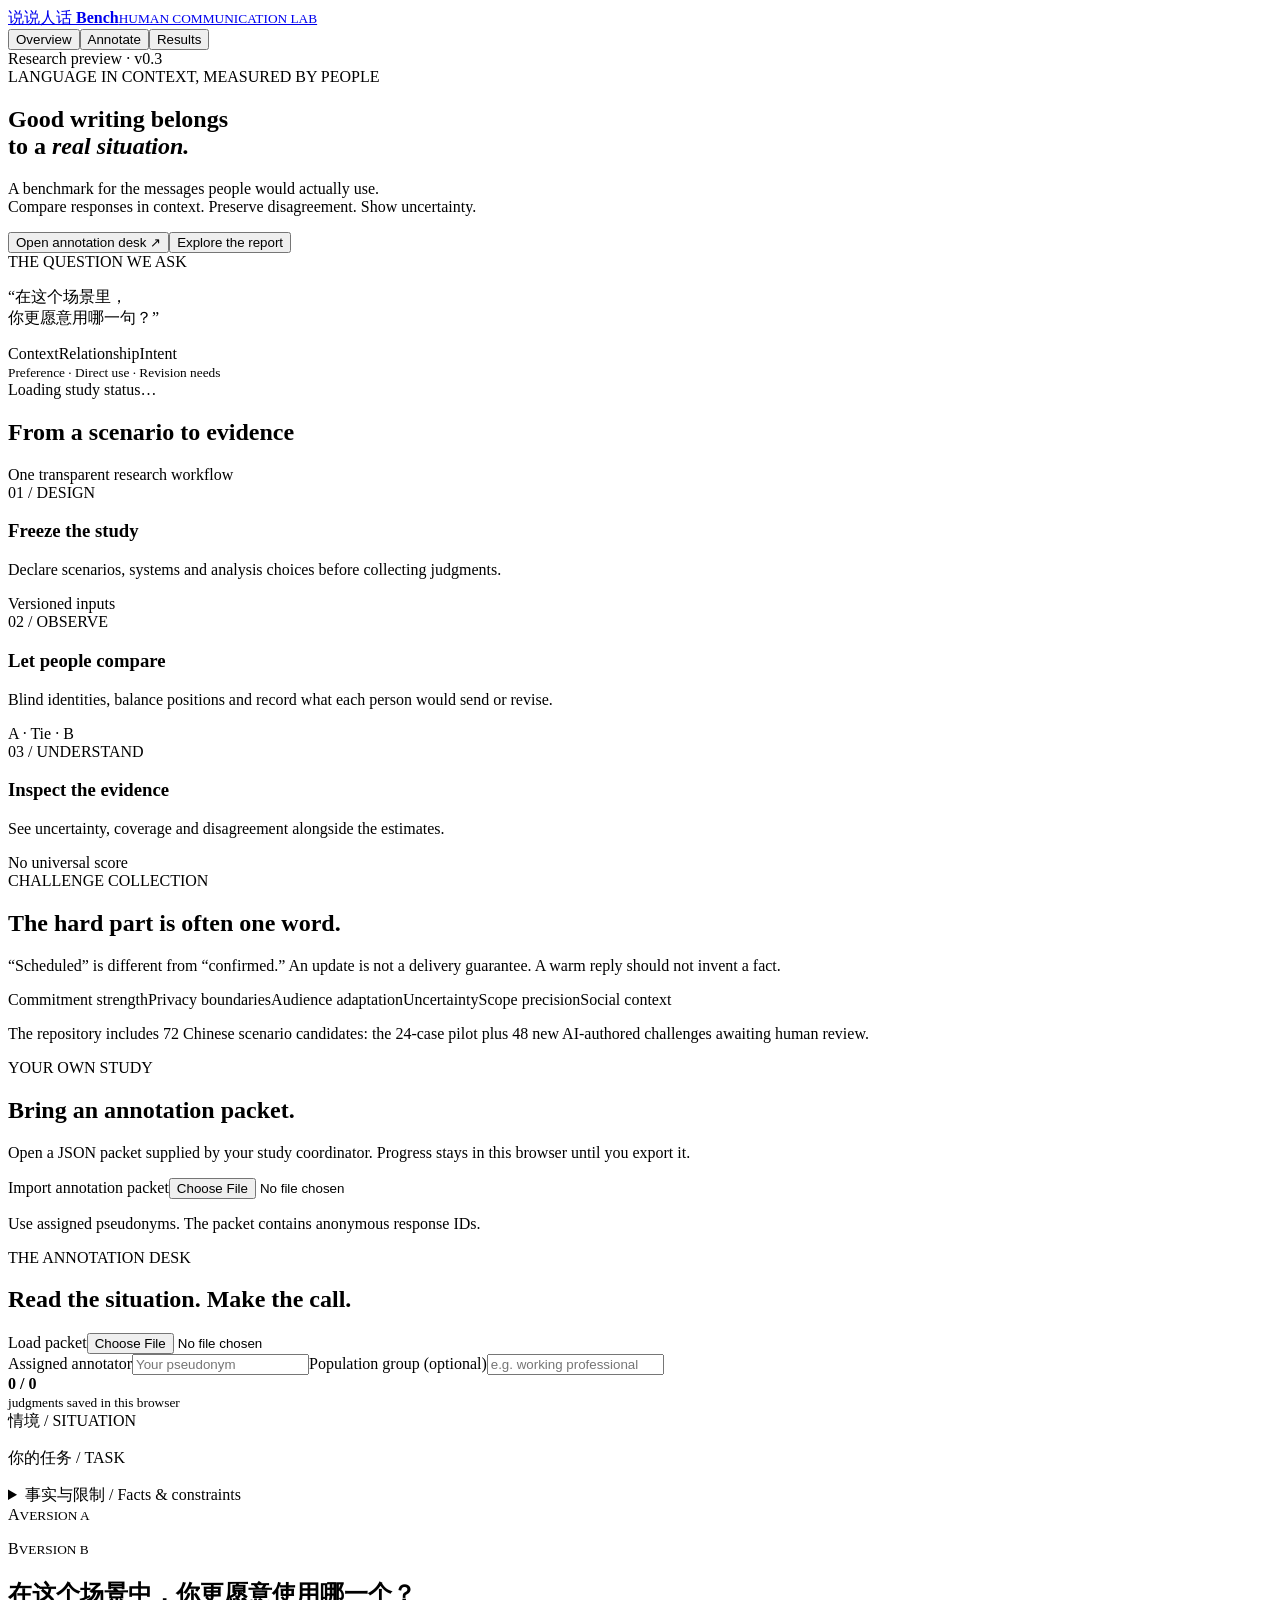
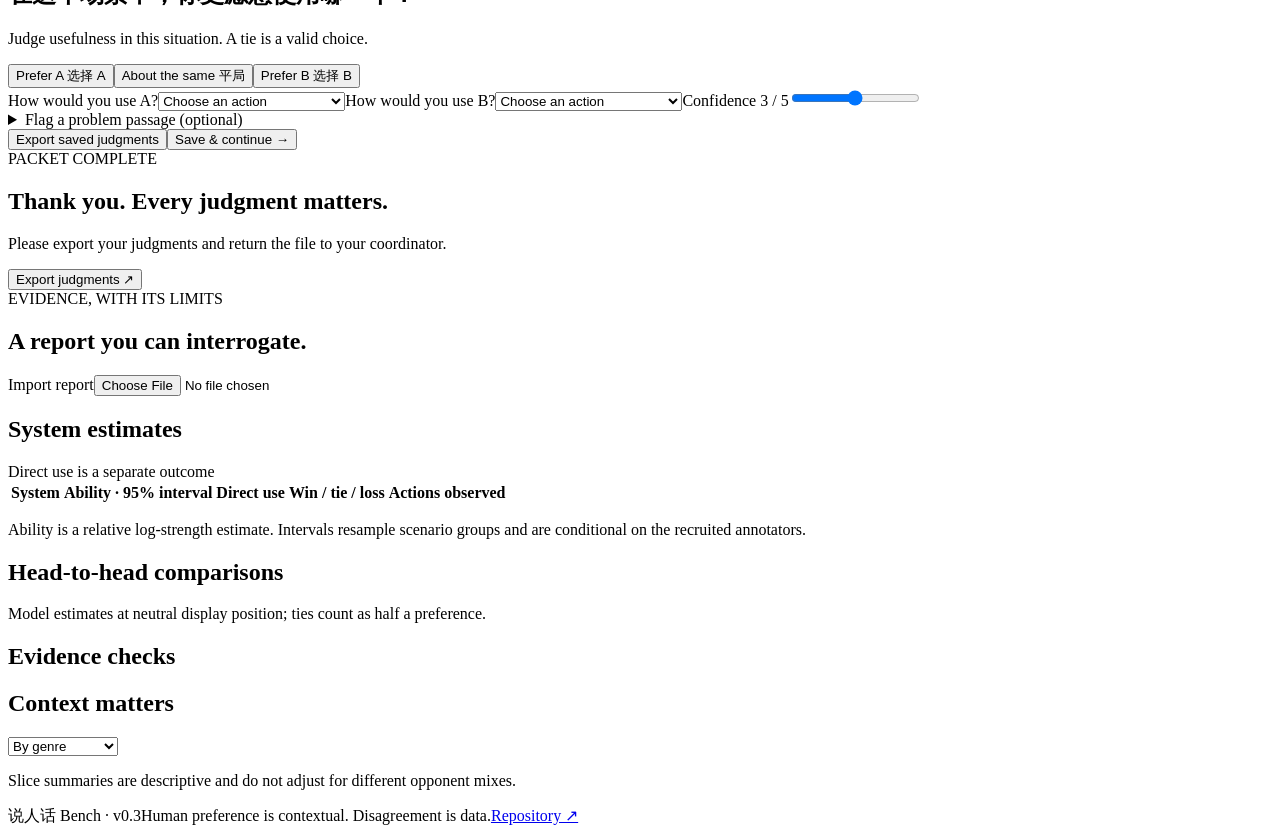
==== web/index.html @ c48f379b "feat: build v0.3 human-grounded study workbench" ====
<!doctype html>
<html lang="en">
<head><meta charset="utf-8"><meta name="viewport" content="width=device-width,initial-scale=1">
<title>说人话 Bench · Research workbench</title><link rel="stylesheet" href="/styles.css"></head>
<body>
<header class="header"><a class="brand" href="/"><span class="mark">说</span><span>说人话 <b>Bench</b><small>HUMAN COMMUNICATION LAB</small></span></a><nav aria-label="Main navigation"><button data-page="overview" class="nav active">Overview</button><button data-page="annotate" class="nav">Annotate <span id="navCount"></span></button><button data-page="results" class="nav">Results</button></nav><span class="version"><i></i> Research preview · v0.3</span></header>
<main>
<section id="overview" class="page">
<div class="hero"><div><div class="eyebrow">LANGUAGE IN CONTEXT, MEASURED BY PEOPLE</div><h1>Good writing belongs<br>to a <em>real situation.</em></h1><p class="lead">A benchmark for the messages people would actually use.<br>Compare responses in context. Preserve disagreement. Show uncertainty.</p><div class="hero-actions"><button class="primary" data-go="annotate">Open annotation desk <span>↗</span></button><button class="secondary" data-go="results">Explore the report</button></div></div><aside class="principle"><span class="eyebrow">THE QUESTION WE ASK</span><p>“在这个场景里，<br>你更愿意用哪一句？”</p><div class="principle-foot"><span>Context</span><span>Relationship</span><span>Intent</span></div><small>Preference · Direct use · Revision needs</small></aside></div>
<div class="notice" id="evidenceNotice">Loading study status…</div>
<div class="stats" id="overviewStats"></div>
<div class="section-head"><h2>From a scenario to evidence</h2><span>One transparent research workflow</span></div>
<div class="workflow"><article><span class="step">01 / DESIGN</span><h3>Freeze the study</h3><p>Declare scenarios, systems and analysis choices before collecting judgments.</p><span class="tag">Versioned inputs</span></article><article><span class="step">02 / OBSERVE</span><h3>Let people compare</h3><p>Blind identities, balance positions and record what each person would send or revise.</p><span class="tag">A · Tie · B</span></article><article><span class="step">03 / UNDERSTAND</span><h3>Inspect the evidence</h3><p>See uncertainty, coverage and disagreement alongside the estimates.</p><span class="tag">No universal score</span></article></div>
<div class="bottom-grid"><article class="panel"><div class="eyebrow">CHALLENGE COLLECTION</div><h2>The hard part is often one word.</h2><p>“Scheduled” is different from “confirmed.” An update is not a delivery guarantee. A warm reply should not invent a fact.</p><div class="chips"><span>Commitment strength</span><span>Privacy boundaries</span><span>Audience adaptation</span><span>Uncertainty</span><span>Scope precision</span><span>Social context</span></div><p class="caption">The repository includes 72 Chinese scenario candidates: the 24-case pilot plus 48 new AI-authored challenges awaiting human review.</p></article><article class="panel dark"><div class="eyebrow">YOUR OWN STUDY</div><h2>Bring an annotation packet.</h2><p>Open a JSON packet supplied by your study coordinator. Progress stays in this browser until you export it.</p><label class="file-button">Import annotation packet<input type="file" id="packetFile" accept=".json,application/json"></label><p class="caption">Use assigned pseudonyms. The packet contains anonymous response IDs.</p></article></div>
</section>
<section id="annotate" class="page hidden">
<div class="section-head"><div><div class="eyebrow">THE ANNOTATION DESK</div><h1 class="page-title">Read the situation. Make the call.</h1></div><label class="secondary file-button">Load packet<input type="file" id="packetFile2" accept=".json,application/json"></label></div>
<div class="notice" id="annotationNotice"></div>
<div class="annotation-top"><label>Assigned annotator<input id="annotator" placeholder="Your pseudonym" autocomplete="off"></label><label>Population group <span class="muted">(optional)</span><input id="population" placeholder="e.g. working professional"></label><div class="completion"><strong id="progress">0 / 0</strong><div class="track"><div id="progressBar"></div></div><small>judgments saved in this browser</small></div></div>
<div id="task"><article class="context panel"><div id="contextTags" class="chips"></div><div class="context-grid"><div><span class="eyebrow">情境 / SITUATION</span><p id="context"></p></div><div><span class="eyebrow">你的任务 / TASK</span><p id="instruction"></p></div></div><details><summary>事实与限制 / Facts & constraints</summary><p id="facts"></p></details></article>
<div class="responses"><article class="response"><div class="response-head"><span class="response-badge">A</span><small>VERSION A</small></div><p id="textA" lang="zh-CN" tabindex="0"></p></article><article class="response"><div class="response-head"><span class="response-badge">B</span><small>VERSION B</small></div><p id="textB" lang="zh-CN" tabindex="0"></p></article></div>
<div class="decision panel"><h2>在这个场景中，你更愿意使用哪一个？</h2><p class="muted">Judge usefulness in this situation. A tie is a valid choice.</p><div class="preference" id="preference"><button data-value="A">Prefer A <span>选择 A</span></button><button data-value="tie">About the same <span>平局</span></button><button data-value="B">Prefer B <span>选择 B</span></button></div>
<div class="action-grid"><label>How would you use A?<select id="actionA"><option value="">Choose an action</option><option value="send">Send as is · 原样发送</option><option value="revise">Revise · 修改后使用</option><option value="reject">Reject / rewrite · 不用或重写</option></select></label><label>How would you use B?<select id="actionB"><option value="">Choose an action</option><option value="send">Send as is · 原样发送</option><option value="revise">Revise · 修改后使用</option><option value="reject">Reject / rewrite · 不用或重写</option></select></label><label>Confidence <span id="confidenceValue">3 / 5</span><input id="confidence" type="range" min="1" max="5" value="3"></label></div>
<details class="span-details"><summary>Flag a problem passage (optional)</summary><p class="muted">Select text in A or B, then choose a category. These optional flags record noticeable issues (severity 2).</p><div class="span-editor"><input id="selectedQuote" readonly placeholder="Select a passage above"><select id="spanType" aria-label="Problem category"><option value="factual_change">Fact or commitment changed</option><option value="register_mismatch">Tone does not fit</option><option value="formulaic_transition">Formulaic language</option><option value="unwanted_meta_text">Unwanted meta-text</option><option value="redundant_summary">Unnecessary repetition</option></select><button class="secondary" id="addSpan">Add passage</button></div><ul id="spanList"></ul></details>
<div class="decision-footer"><button class="secondary" id="export">Export saved judgments</button><button class="primary" id="next">Save & continue <span>→</span></button></div></div></div>
<div id="done" class="panel done hidden"><div class="eyebrow">PACKET COMPLETE</div><h2>Thank you. Every judgment matters.</h2><p>Please export your judgments and return the file to your coordinator.</p><button id="exportDone" class="primary">Export judgments ↗</button></div>
</section>
<section id="results" class="page hidden"><div class="section-head"><div><div class="eyebrow">EVIDENCE, WITH ITS LIMITS</div><h1 class="page-title">A report you can interrogate.</h1></div><label class="secondary file-button">Import report<input id="reportFile" type="file" accept=".json,application/json"></label></div><div id="reportNotice" class="notice"></div><div class="stats" id="reportStats"></div><div class="panel"><div class="section-head"><h2>System estimates</h2><span>Direct use is a separate outcome</span></div><div class="table-wrap"><table><thead><tr><th>System</th><th>Ability · 95% interval</th><th>Direct use</th><th>Win / tie / loss</th><th>Actions observed</th></tr></thead><tbody id="systemRows"></tbody></table></div><p class="caption">Ability is a relative log-strength estimate. Intervals resample scenario groups and are conditional on the recruited annotators.</p></div><div class="bottom-grid"><div class="panel"><h2>Head-to-head comparisons</h2><p class="caption">Model estimates at neutral display position; ties count as half a preference.</p><div id="contrasts"></div></div><div class="panel"><h2>Evidence checks</h2><div id="checks"></div><ul class="warnings" id="warnings"></ul></div></div><div class="panel"><div class="section-head"><h2>Context matters</h2><select id="sliceDimension"><option value="genre">By genre</option><option value="relationship">By relationship</option><option value="intent">By intent</option></select></div><div id="slices"></div><p class="caption">Slice summaries are descriptive and do not adjust for different opponent mixes.</p></div></section>
<div id="error" class="error hidden" role="alert" aria-live="assertive"></div>
</main><footer><span>说人话 Bench · v0.3</span><span>Human preference is contextual. Disagreement is data.</span><a href="https://github.com/Anormalm/human-bench" target="_blank" rel="noreferrer">Repository ↗</a></footer><script src="/app.js"></script></body></html>
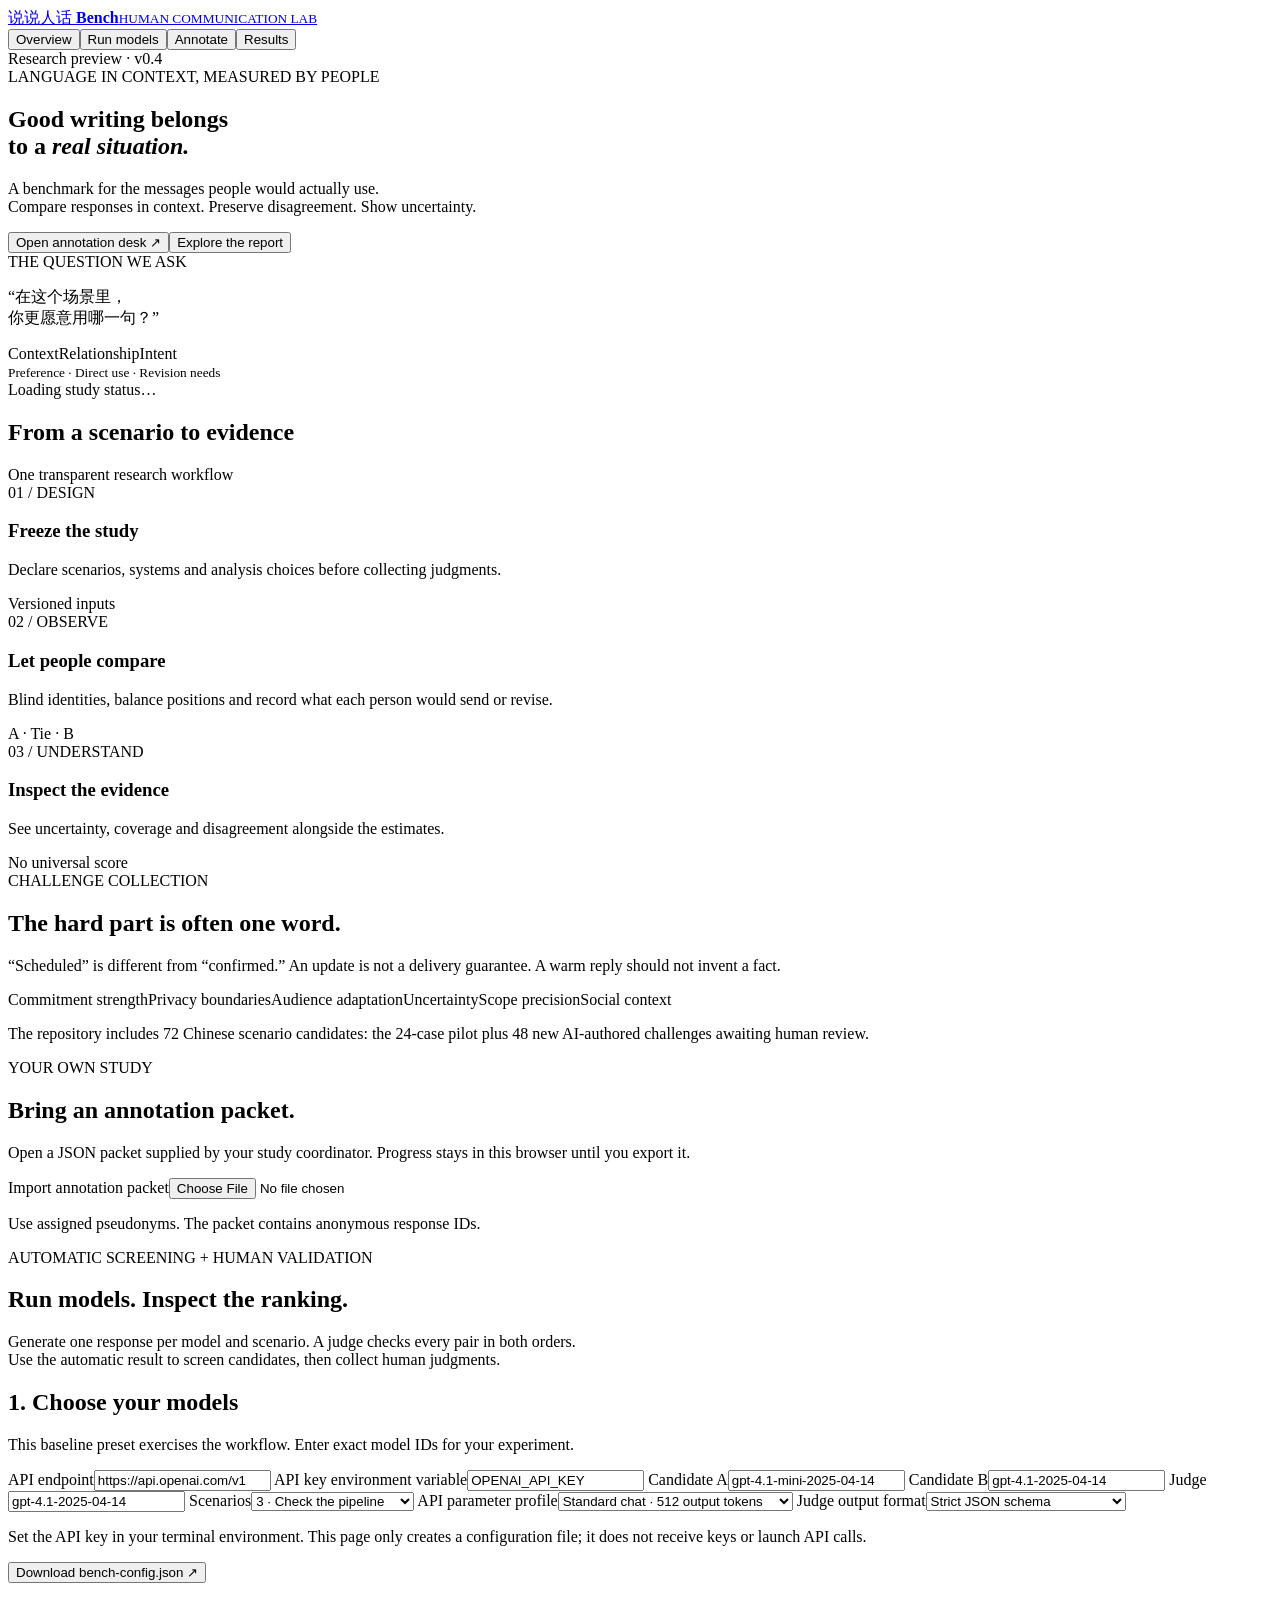
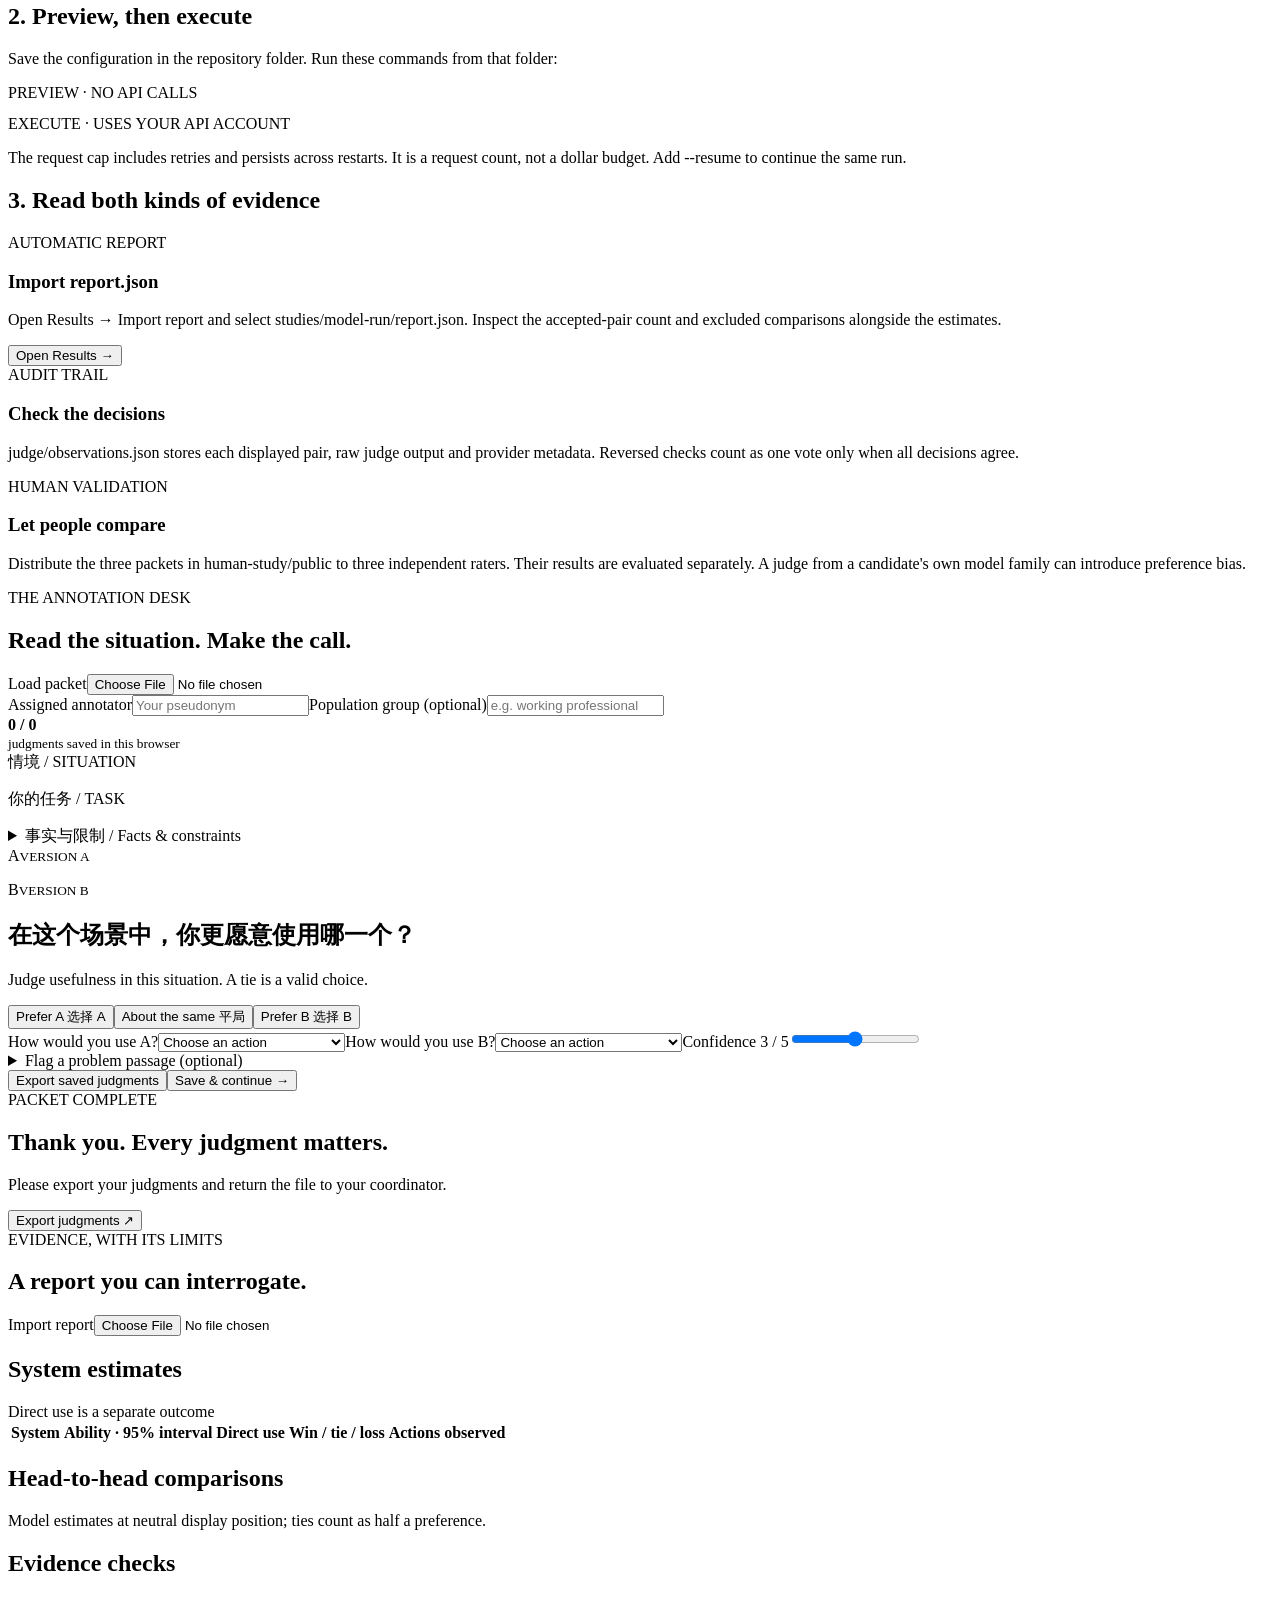
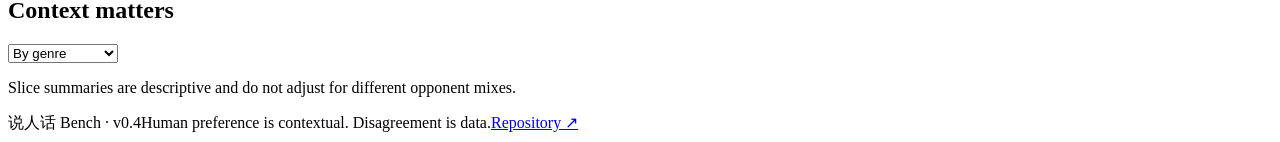
==== commit 9f56d000: "Add resumable model generation, two-order judging, and screening reports" ====
--- a/web/index.html
+++ b/web/index.html
@@ -3,7 +3,7 @@
 <head><meta charset="utf-8"><meta name="viewport" content="width=device-width,initial-scale=1">
 <title>说人话 Bench · Research workbench</title><link rel="stylesheet" href="/styles.css"></head>
 <body>
-<header class="header"><a class="brand" href="/"><span class="mark">说</span><span>说人话 <b>Bench</b><small>HUMAN COMMUNICATION LAB</small></span></a><nav aria-label="Main navigation"><button data-page="overview" class="nav active">Overview</button><button data-page="annotate" class="nav">Annotate <span id="navCount"></span></button><button data-page="results" class="nav">Results</button></nav><span class="version"><i></i> Research preview · v0.3</span></header>
+<header class="header"><a class="brand" href="/"><span class="mark">说</span><span>说人话 <b>Bench</b><small>HUMAN COMMUNICATION LAB</small></span></a><nav aria-label="Main navigation"><button data-page="overview" class="nav active">Overview</button><button data-page="runModels" class="nav">Run models</button><button data-page="annotate" class="nav">Annotate <span id="navCount"></span></button><button data-page="results" class="nav">Results</button></nav><span class="version"><i></i> Research preview · v0.4</span></header>
 <main>
 <section id="overview" class="page">
 <div class="hero"><div><div class="eyebrow">LANGUAGE IN CONTEXT, MEASURED BY PEOPLE</div><h1>Good writing belongs<br>to a <em>real situation.</em></h1><p class="lead">A benchmark for the messages people would actually use.<br>Compare responses in context. Preserve disagreement. Show uncertainty.</p><div class="hero-actions"><button class="primary" data-go="annotate">Open annotation desk <span>↗</span></button><button class="secondary" data-go="results">Explore the report</button></div></div><aside class="principle"><span class="eyebrow">THE QUESTION WE ASK</span><p>“在这个场景里，<br>你更愿意用哪一句？”</p><div class="principle-foot"><span>Context</span><span>Relationship</span><span>Intent</span></div><small>Preference · Direct use · Revision needs</small></aside></div>
@@ -13,6 +13,37 @@
 <div class="workflow"><article><span class="step">01 / DESIGN</span><h3>Freeze the study</h3><p>Declare scenarios, systems and analysis choices before collecting judgments.</p><span class="tag">Versioned inputs</span></article><article><span class="step">02 / OBSERVE</span><h3>Let people compare</h3><p>Blind identities, balance positions and record what each person would send or revise.</p><span class="tag">A · Tie · B</span></article><article><span class="step">03 / UNDERSTAND</span><h3>Inspect the evidence</h3><p>See uncertainty, coverage and disagreement alongside the estimates.</p><span class="tag">No universal score</span></article></div>
 <div class="bottom-grid"><article class="panel"><div class="eyebrow">CHALLENGE COLLECTION</div><h2>The hard part is often one word.</h2><p>“Scheduled” is different from “confirmed.” An update is not a delivery guarantee. A warm reply should not invent a fact.</p><div class="chips"><span>Commitment strength</span><span>Privacy boundaries</span><span>Audience adaptation</span><span>Uncertainty</span><span>Scope precision</span><span>Social context</span></div><p class="caption">The repository includes 72 Chinese scenario candidates: the 24-case pilot plus 48 new AI-authored challenges awaiting human review.</p></article><article class="panel dark"><div class="eyebrow">YOUR OWN STUDY</div><h2>Bring an annotation packet.</h2><p>Open a JSON packet supplied by your study coordinator. Progress stays in this browser until you export it.</p><label class="file-button">Import annotation packet<input type="file" id="packetFile" accept=".json,application/json"></label><p class="caption">Use assigned pseudonyms. The packet contains anonymous response IDs.</p></article></div>
 </section>
+<section id="runModels" class="page hidden">
+<div class="section-head"><div><div class="eyebrow">AUTOMATIC SCREENING + HUMAN VALIDATION</div><h1 class="page-title">Run models. Inspect the ranking.</h1></div></div>
+<p class="lead">Generate one response per model and scenario. A judge checks every pair in both orders.<br>Use the automatic result to screen candidates, then collect human judgments.</p>
+<div class="bottom-grid"><article class="panel">
+<h2>1. Choose your models</h2>
+<p class="caption">This baseline preset exercises the workflow. Enter exact model IDs for your experiment.</p>
+<div class="run-fields">
+<label>API endpoint<input id="runEndpoint" value="https://api.openai.com/v1"></label>
+<label>API key environment variable<input id="runKeyEnv" value="OPENAI_API_KEY"></label>
+<label>Candidate A<input id="runModelA" value="gpt-4.1-mini-2025-04-14"></label>
+<label>Candidate B<input id="runModelB" value="gpt-4.1-2025-04-14"></label>
+<label>Judge<input id="runJudge" value="gpt-4.1-2025-04-14"></label>
+<label>Scenarios<select id="runCount"><option value="3">3 · Check the pipeline</option><option value="12">12 · Small pilot</option><option value="72">72 · Full candidate suite</option></select></label>
+<label>API parameter profile<select id="runReasoning"><option value="classic">Standard chat · 512 output tokens</option><option value="reasoning">Reasoning · low effort · 4096 tokens</option></select></label>
+<label>Judge output format<select id="runFormat"><option value="json_schema">Strict JSON schema</option><option value="json_object">JSON mode · locally validated</option></select></label>
+</div>
+<p class="caption">Set the API key in your terminal environment. This page only creates a configuration file; it does not receive keys or launch API calls.</p>
+<button id="downloadRunConfig" class="primary">Download bench-config.json ↗</button>
+</article><article class="panel dark">
+<h2>2. Preview, then execute</h2>
+<p id="runPlan"></p>
+<p>Save the configuration in the repository folder. Run these commands from that folder:</p>
+<span class="eyebrow">PREVIEW · NO API CALLS</span><pre id="runPreview" class="command"></pre>
+<span class="eyebrow">EXECUTE · USES YOUR API ACCOUNT</span><pre id="runExecute" class="command"></pre>
+<p class="caption">The request cap includes retries and persists across restarts. It is a request count, not a dollar budget. Add --resume to continue the same run.</p>
+</article></div>
+<article class="panel"><h2>3. Read both kinds of evidence</h2>
+<div class="workflow"><article><span class="step">AUTOMATIC REPORT</span><h3>Import report.json</h3><p>Open Results → Import report and select studies/model-run/report.json. Inspect the accepted-pair count and excluded comparisons alongside the estimates.</p><button class="secondary" data-go="results">Open Results →</button></article>
+<article><span class="step">AUDIT TRAIL</span><h3>Check the decisions</h3><p>judge/observations.json stores each displayed pair, raw judge output and provider metadata. Reversed checks count as one vote only when all decisions agree.</p></article>
+<article><span class="step">HUMAN VALIDATION</span><h3>Let people compare</h3><p>Distribute the three packets in human-study/public to three independent raters. Their results are evaluated separately. A judge from a candidate's own model family can introduce preference bias.</p></article></div>
+</article></section>
 <section id="annotate" class="page hidden">
 <div class="section-head"><div><div class="eyebrow">THE ANNOTATION DESK</div><h1 class="page-title">Read the situation. Make the call.</h1></div><label class="secondary file-button">Load packet<input type="file" id="packetFile2" accept=".json,application/json"></label></div>
 <div class="notice" id="annotationNotice"></div>
@@ -25,6 +56,6 @@
 <div class="decision-footer"><button class="secondary" id="export">Export saved judgments</button><button class="primary" id="next">Save & continue <span>→</span></button></div></div></div>
 <div id="done" class="panel done hidden"><div class="eyebrow">PACKET COMPLETE</div><h2>Thank you. Every judgment matters.</h2><p>Please export your judgments and return the file to your coordinator.</p><button id="exportDone" class="primary">Export judgments ↗</button></div>
 </section>
-<section id="results" class="page hidden"><div class="section-head"><div><div class="eyebrow">EVIDENCE, WITH ITS LIMITS</div><h1 class="page-title">A report you can interrogate.</h1></div><label class="secondary file-button">Import report<input id="reportFile" type="file" accept=".json,application/json"></label></div><div id="reportNotice" class="notice"></div><div class="stats" id="reportStats"></div><div class="panel"><div class="section-head"><h2>System estimates</h2><span>Direct use is a separate outcome</span></div><div class="table-wrap"><table><thead><tr><th>System</th><th>Ability · 95% interval</th><th>Direct use</th><th>Win / tie / loss</th><th>Actions observed</th></tr></thead><tbody id="systemRows"></tbody></table></div><p class="caption">Ability is a relative log-strength estimate. Intervals resample scenario groups and are conditional on the recruited annotators.</p></div><div class="bottom-grid"><div class="panel"><h2>Head-to-head comparisons</h2><p class="caption">Model estimates at neutral display position; ties count as half a preference.</p><div id="contrasts"></div></div><div class="panel"><h2>Evidence checks</h2><div id="checks"></div><ul class="warnings" id="warnings"></ul></div></div><div class="panel"><div class="section-head"><h2>Context matters</h2><select id="sliceDimension"><option value="genre">By genre</option><option value="relationship">By relationship</option><option value="intent">By intent</option></select></div><div id="slices"></div><p class="caption">Slice summaries are descriptive and do not adjust for different opponent mixes.</p></div></section>
+<section id="results" class="page hidden"><div class="section-head"><div><div class="eyebrow">EVIDENCE, WITH ITS LIMITS</div><h1 class="page-title">A report you can interrogate.</h1></div><label class="secondary file-button">Import report<input id="reportFile" type="file" accept=".json,application/json"></label></div><div id="reportNotice" class="notice"></div><div class="stats" id="reportStats"></div><div class="panel"><div class="section-head"><h2>System estimates</h2><span>Direct use is a separate outcome</span></div><div class="table-wrap"><table><thead><tr><th>System</th><th>Ability · 95% interval</th><th id="directUseHeading">Direct use</th><th>Win / tie / loss</th><th>Actions observed</th></tr></thead><tbody id="systemRows"></tbody></table></div><p class="caption" id="uncertaintyCaption"></p></div><div class="bottom-grid"><div class="panel"><h2>Head-to-head comparisons</h2><p class="caption">Model estimates at neutral display position; ties count as half a preference.</p><div id="contrasts"></div></div><div class="panel"><h2>Evidence checks</h2><div id="checks"></div><ul class="warnings" id="warnings"></ul></div></div><div class="panel"><div class="section-head"><h2>Context matters</h2><select id="sliceDimension"><option value="genre">By genre</option><option value="relationship">By relationship</option><option value="intent">By intent</option></select></div><div id="slices"></div><p class="caption">Slice summaries are descriptive and do not adjust for different opponent mixes.</p></div></section>
 <div id="error" class="error hidden" role="alert" aria-live="assertive"></div>
-</main><footer><span>说人话 Bench · v0.3</span><span>Human preference is contextual. Disagreement is data.</span><a href="https://github.com/Anormalm/human-bench" target="_blank" rel="noreferrer">Repository ↗</a></footer><script src="/app.js"></script></body></html>
+</main><footer><span>说人话 Bench · v0.4</span><span>Human preference is contextual. Disagreement is data.</span><a href="https://github.com/Anormalm/human-bench" target="_blank" rel="noreferrer">Repository ↗</a></footer><script src="/app.js"></script></body></html>
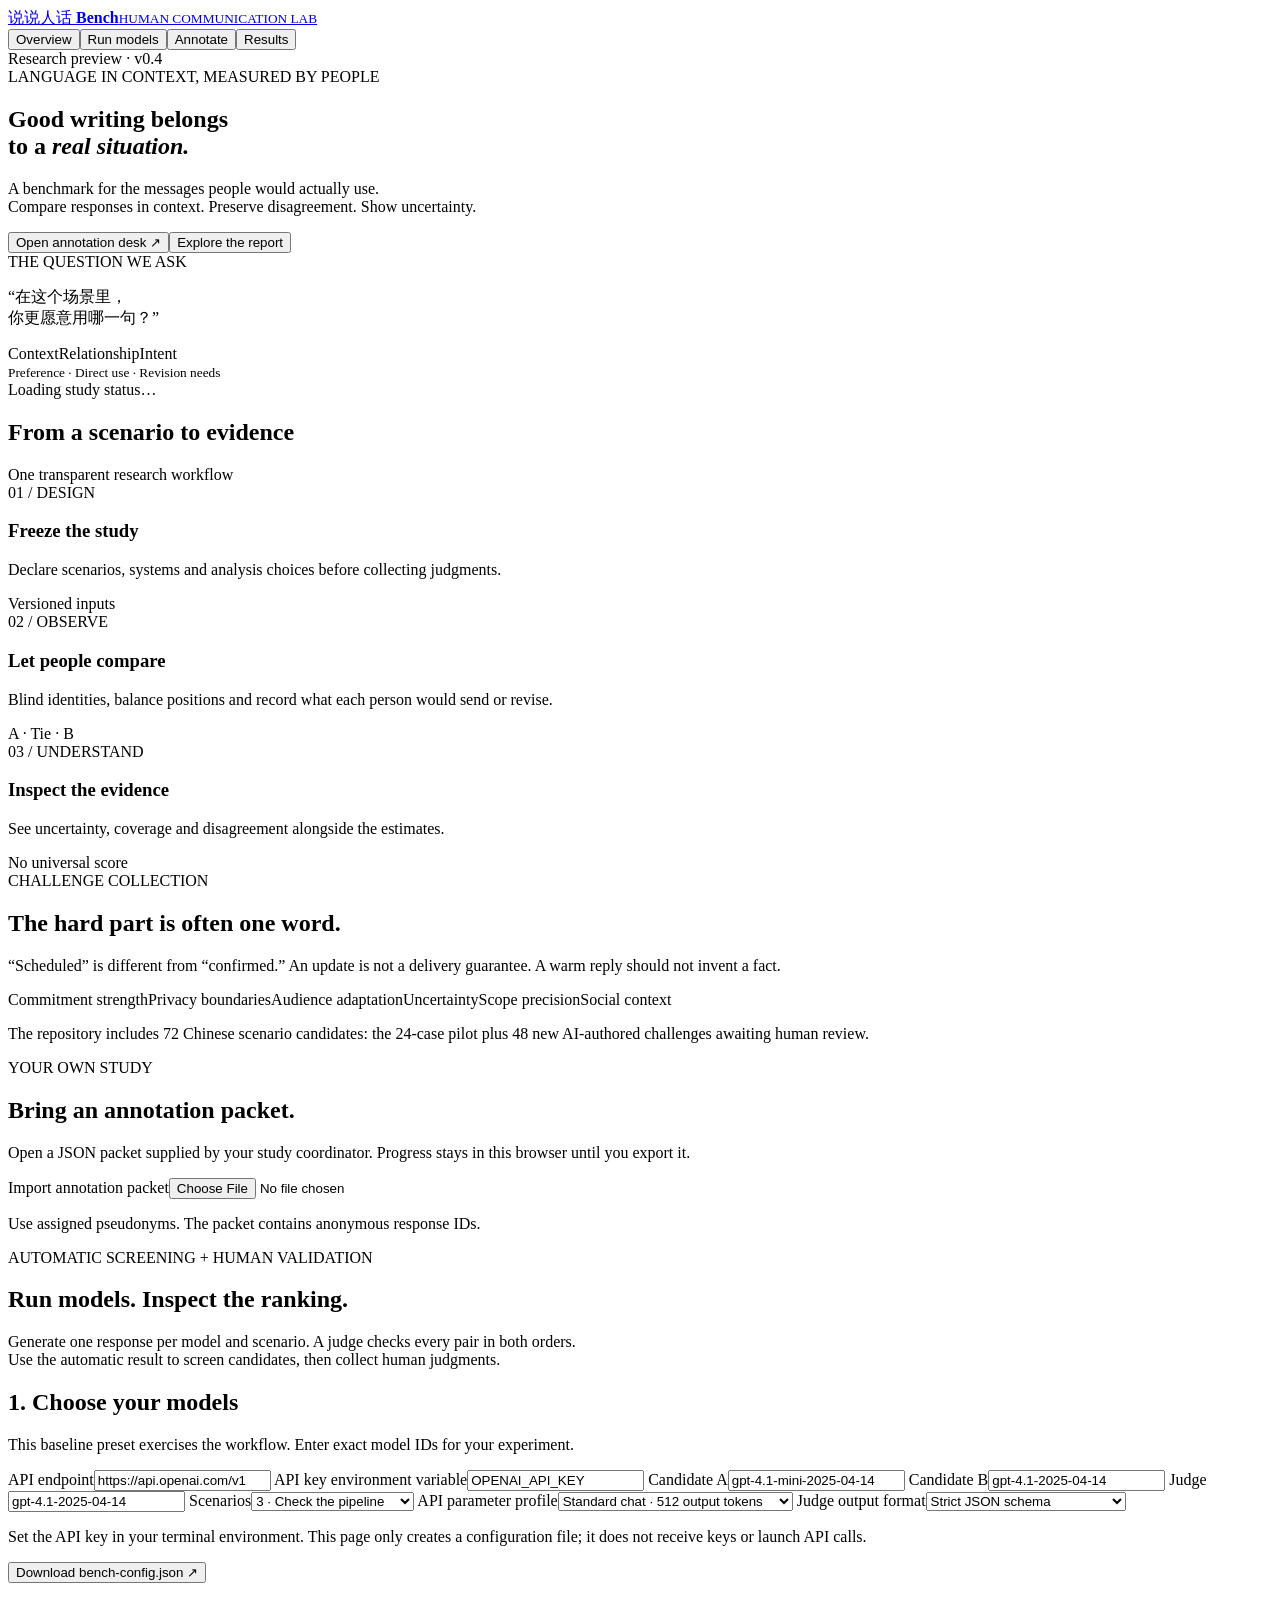
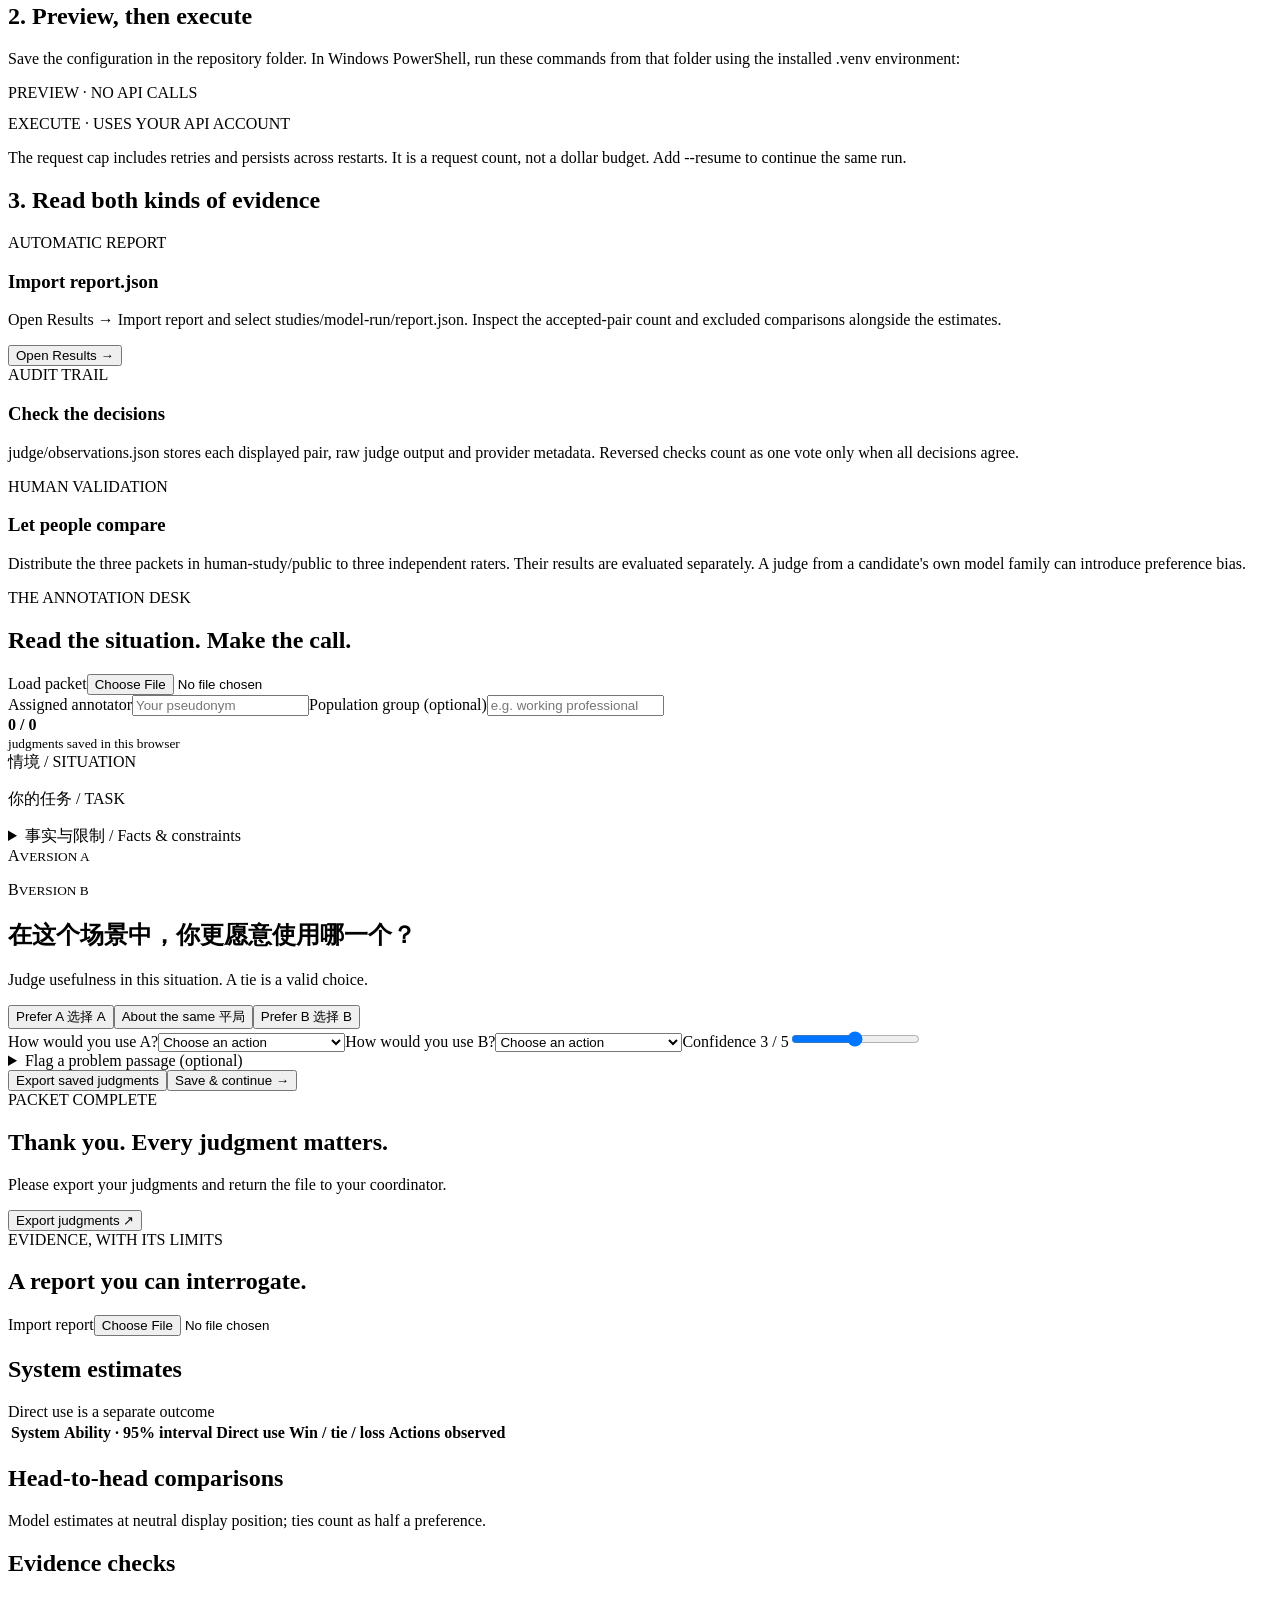
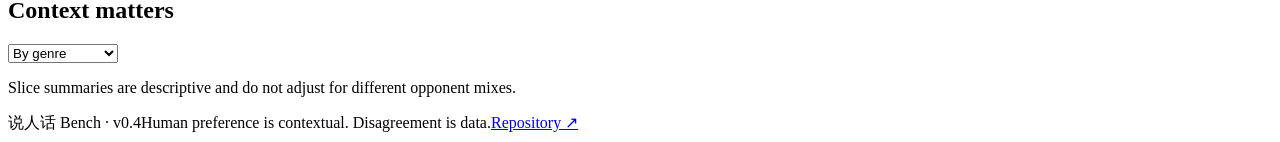
==== commit 93fa84fa: "Use the installed virtual environment in Windows run commands" ====
--- a/web/index.html
+++ b/web/index.html
@@ -34,7 +34,7 @@
 </article><article class="panel dark">
 <h2>2. Preview, then execute</h2>
 <p id="runPlan"></p>
-<p>Save the configuration in the repository folder. Run these commands from that folder:</p>
+<p>Save the configuration in the repository folder. In Windows PowerShell, run these commands from that folder using the installed .venv environment:</p>
 <span class="eyebrow">PREVIEW · NO API CALLS</span><pre id="runPreview" class="command"></pre>
 <span class="eyebrow">EXECUTE · USES YOUR API ACCOUNT</span><pre id="runExecute" class="command"></pre>
 <p class="caption">The request cap includes retries and persists across restarts. It is a request count, not a dollar budget. Add --resume to continue the same run.</p>
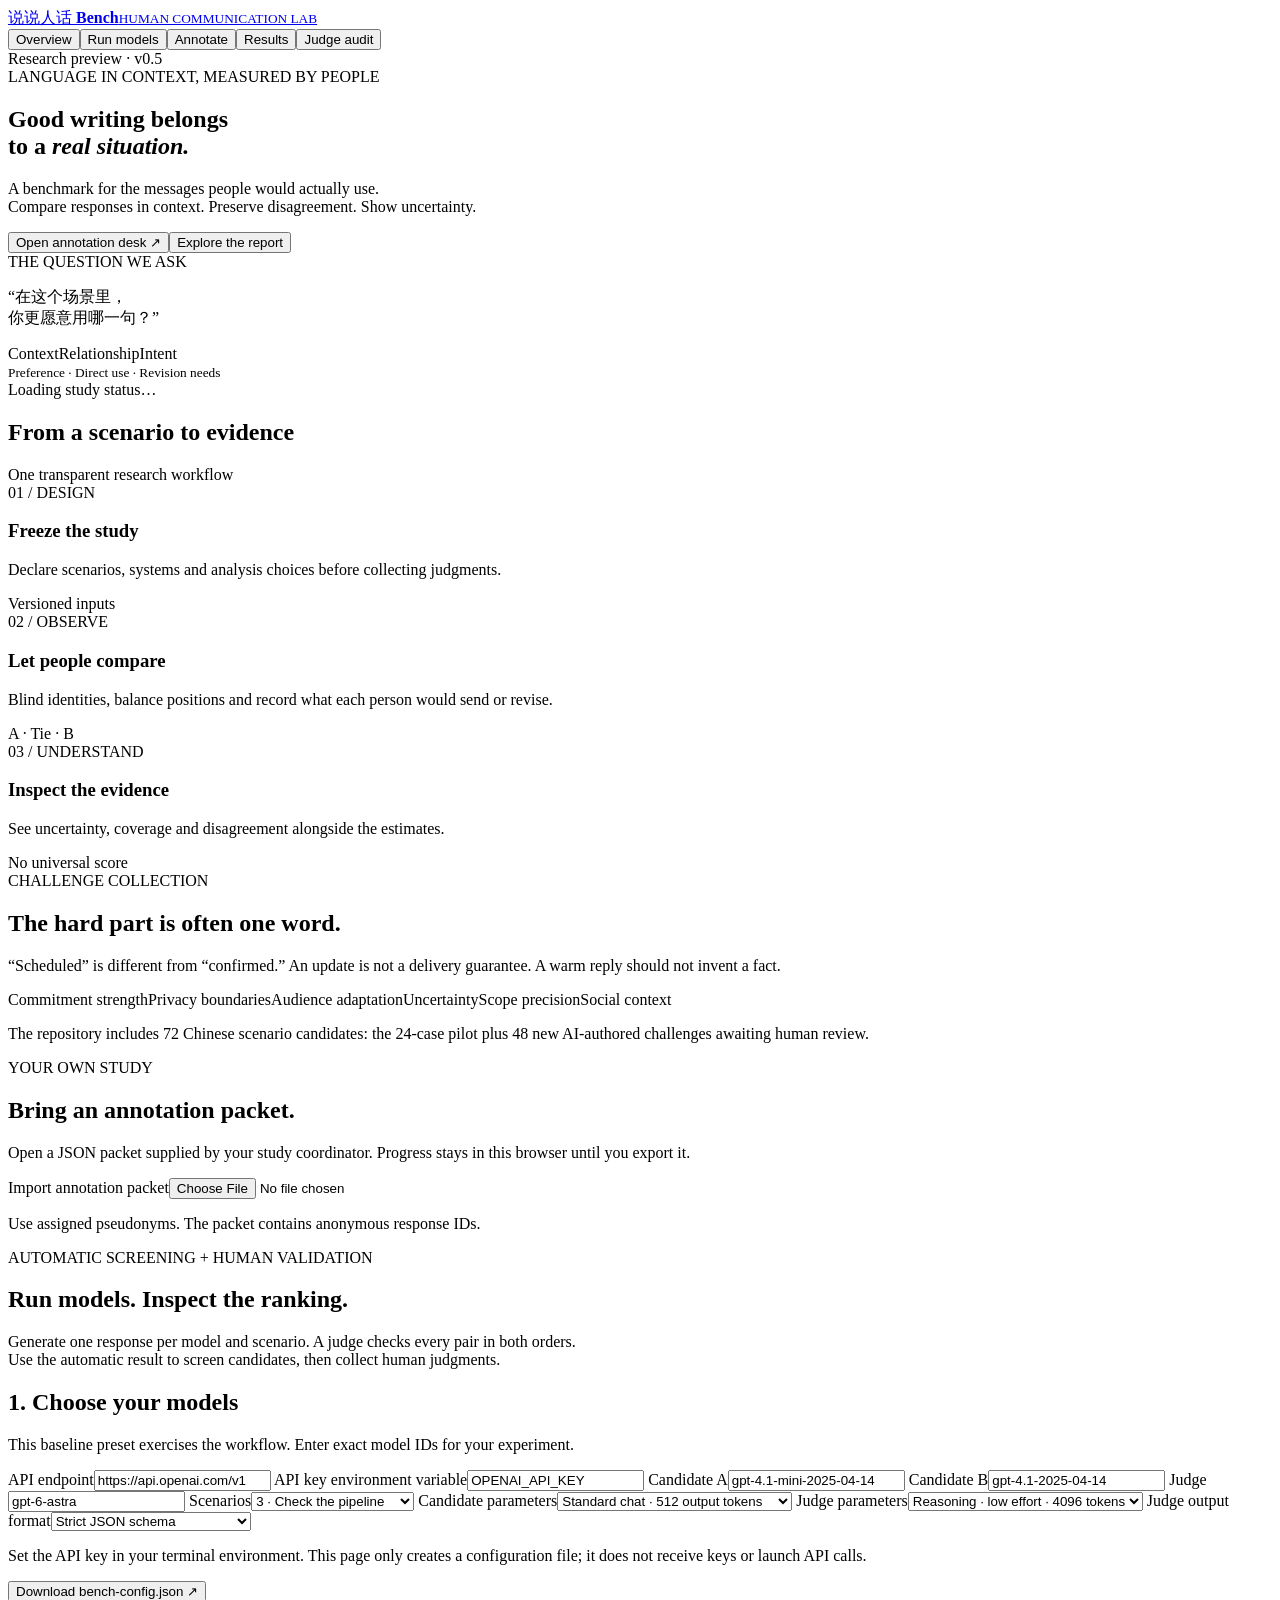
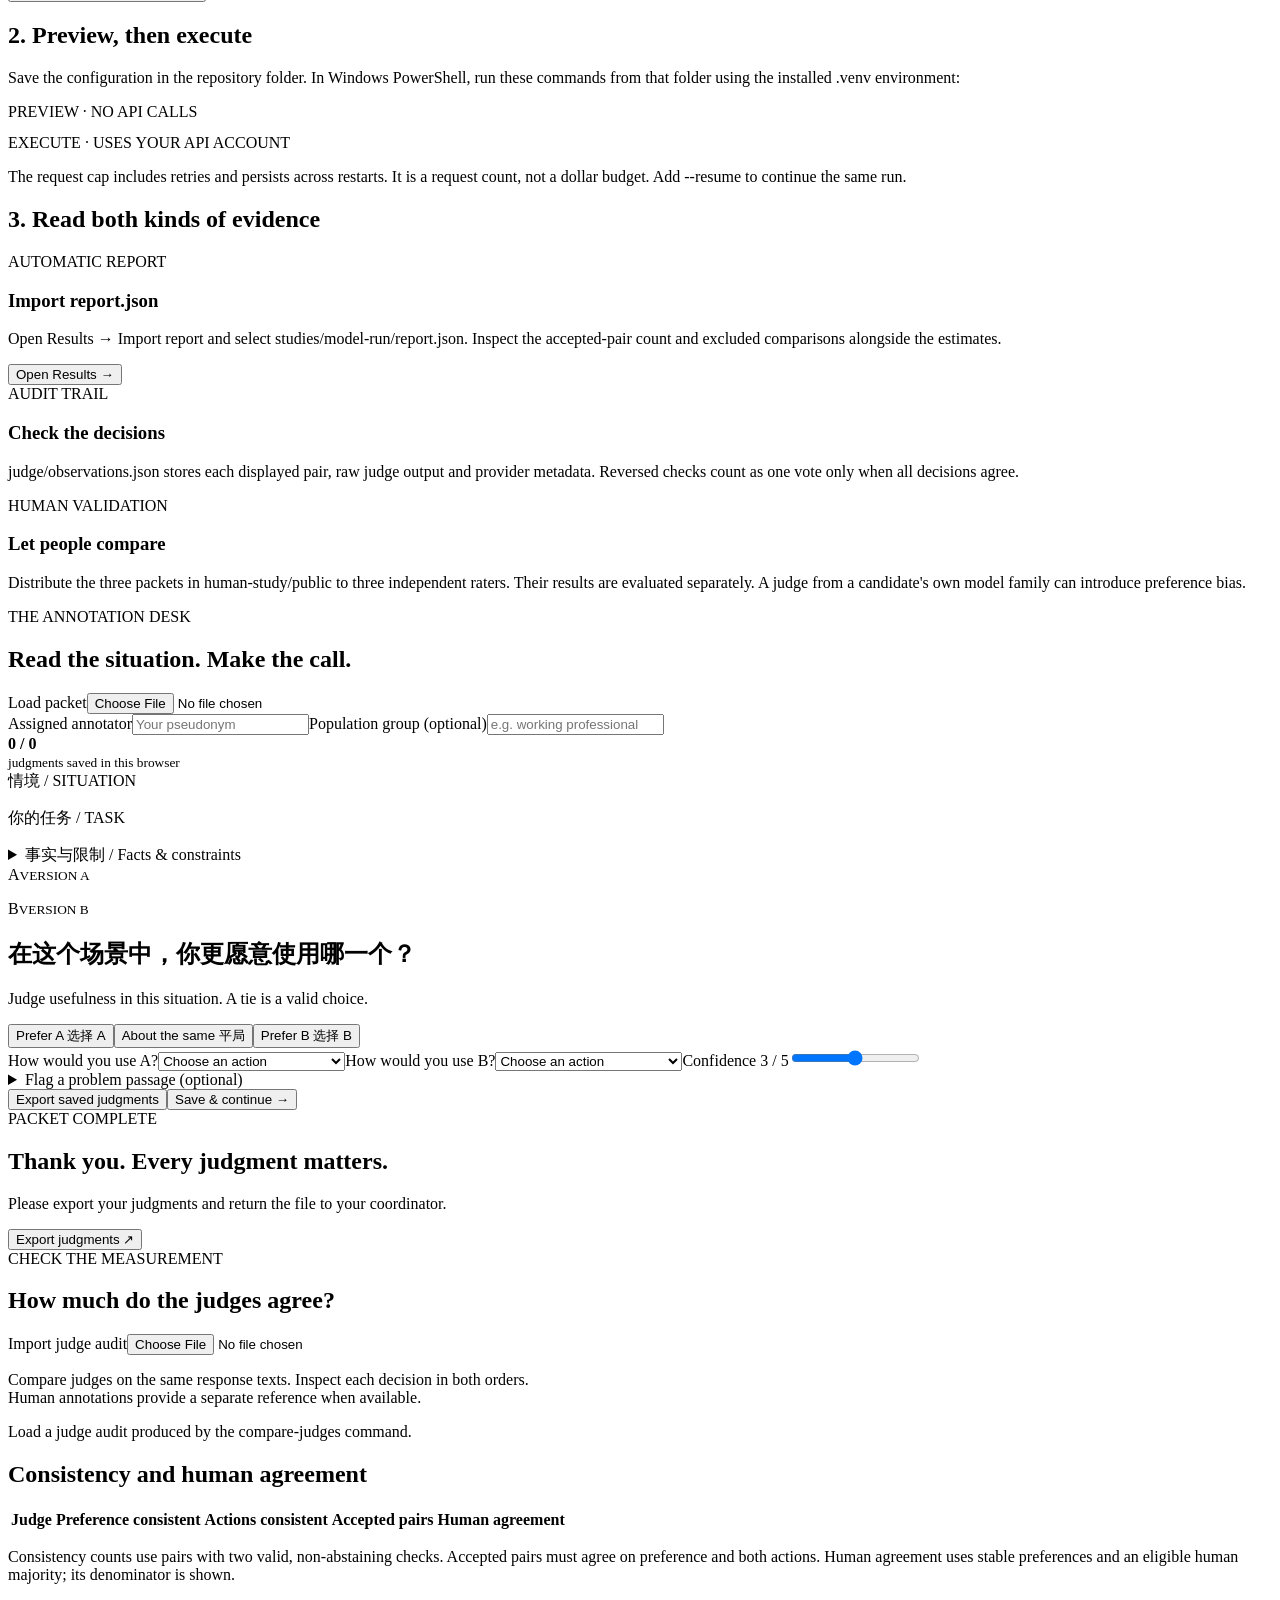
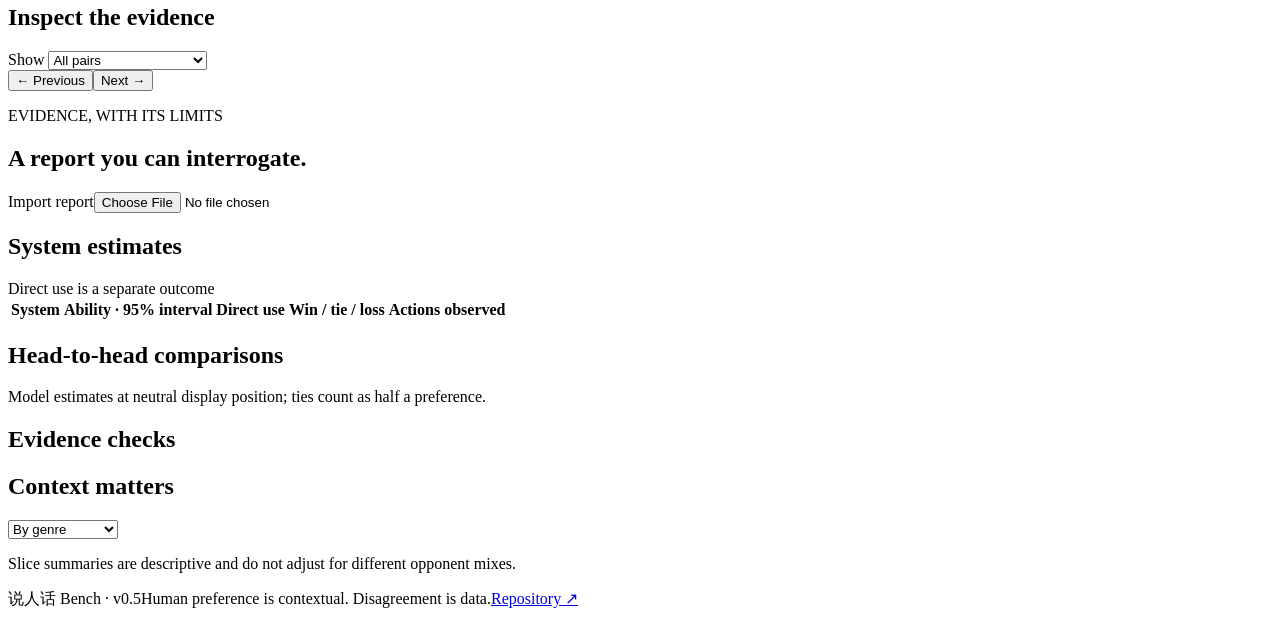
==== commit 9e68b36b: "Add offline judge audits and withhold degenerate ranking intervals" ====
--- a/web/index.html
+++ b/web/index.html
@@ -3,7 +3,7 @@
 <head><meta charset="utf-8"><meta name="viewport" content="width=device-width,initial-scale=1">
 <title>说人话 Bench · Research workbench</title><link rel="stylesheet" href="/styles.css"></head>
 <body>
-<header class="header"><a class="brand" href="/"><span class="mark">说</span><span>说人话 <b>Bench</b><small>HUMAN COMMUNICATION LAB</small></span></a><nav aria-label="Main navigation"><button data-page="overview" class="nav active">Overview</button><button data-page="runModels" class="nav">Run models</button><button data-page="annotate" class="nav">Annotate <span id="navCount"></span></button><button data-page="results" class="nav">Results</button></nav><span class="version"><i></i> Research preview · v0.4</span></header>
+<header class="header"><a class="brand" href="/"><span class="mark">说</span><span>说人话 <b>Bench</b><small>HUMAN COMMUNICATION LAB</small></span></a><nav aria-label="Main navigation"><button data-page="overview" class="nav active">Overview</button><button data-page="runModels" class="nav">Run models</button><button data-page="annotate" class="nav">Annotate <span id="navCount"></span></button><button data-page="results" class="nav">Results</button><button data-page="judgeAudit" class="nav">Judge audit</button></nav><span class="version"><i></i> Research preview · v0.5</span></header>
 <main>
 <section id="overview" class="page">
 <div class="hero"><div><div class="eyebrow">LANGUAGE IN CONTEXT, MEASURED BY PEOPLE</div><h1>Good writing belongs<br>to a <em>real situation.</em></h1><p class="lead">A benchmark for the messages people would actually use.<br>Compare responses in context. Preserve disagreement. Show uncertainty.</p><div class="hero-actions"><button class="primary" data-go="annotate">Open annotation desk <span>↗</span></button><button class="secondary" data-go="results">Explore the report</button></div></div><aside class="principle"><span class="eyebrow">THE QUESTION WE ASK</span><p>“在这个场景里，<br>你更愿意用哪一句？”</p><div class="principle-foot"><span>Context</span><span>Relationship</span><span>Intent</span></div><small>Preference · Direct use · Revision needs</small></aside></div>
@@ -24,9 +24,10 @@
 <label>API key environment variable<input id="runKeyEnv" value="OPENAI_API_KEY"></label>
 <label>Candidate A<input id="runModelA" value="gpt-4.1-mini-2025-04-14"></label>
 <label>Candidate B<input id="runModelB" value="gpt-4.1-2025-04-14"></label>
-<label>Judge<input id="runJudge" value="gpt-4.1-2025-04-14"></label>
+<label>Judge<input id="runJudge" value="gpt-6-astra"></label>
 <label>Scenarios<select id="runCount"><option value="3">3 · Check the pipeline</option><option value="12">12 · Small pilot</option><option value="72">72 · Full candidate suite</option></select></label>
-<label>API parameter profile<select id="runReasoning"><option value="classic">Standard chat · 512 output tokens</option><option value="reasoning">Reasoning · low effort · 4096 tokens</option></select></label>
+<label>Candidate parameters<select id="runReasoning"><option value="classic">Standard chat · 512 output tokens</option><option value="reasoning">Reasoning · low effort · 4096 tokens</option></select></label>
+<label>Judge parameters<select id="runJudgeReasoning"><option value="reasoning" selected>Reasoning · low effort · 4096 tokens</option><option value="classic">Standard chat · 768 output tokens</option></select></label>
 <label>Judge output format<select id="runFormat"><option value="json_schema">Strict JSON schema</option><option value="json_object">JSON mode · locally validated</option></select></label>
 </div>
 <p class="caption">Set the API key in your terminal environment. This page only creates a configuration file; it does not receive keys or launch API calls.</p>
@@ -56,6 +57,15 @@
 <div class="decision-footer"><button class="secondary" id="export">Export saved judgments</button><button class="primary" id="next">Save & continue <span>→</span></button></div></div></div>
 <div id="done" class="panel done hidden"><div class="eyebrow">PACKET COMPLETE</div><h2>Thank you. Every judgment matters.</h2><p>Please export your judgments and return the file to your coordinator.</p><button id="exportDone" class="primary">Export judgments ↗</button></div>
 </section>
+<section id="judgeAudit" class="page hidden">
+<div class="section-head"><div><div class="eyebrow">CHECK THE MEASUREMENT</div><h1 class="page-title">How much do the judges agree?</h1></div><label class="secondary file-button">Import judge audit<input id="judgeAuditFile" type="file" accept=".json,application/json"></label></div>
+<p class="lead">Compare judges on the same response texts. Inspect each decision in both orders.<br>Human annotations provide a separate reference when available.</p>
+<div class="notice" id="judgeAuditNotice">Load a judge audit produced by the compare-judges command.</div>
+<div class="stats" id="judgeAuditStats"></div>
+<div class="panel"><h2>Consistency and human agreement</h2><div class="table-wrap"><table><thead><tr><th>Judge</th><th>Preference consistent</th><th>Actions consistent</th><th>Accepted pairs</th><th>Human agreement</th></tr></thead><tbody id="judgeAuditRows"></tbody></table></div><p class="caption">Consistency counts use pairs with two valid, non-abstaining checks. Accepted pairs must agree on preference and both actions. Human agreement uses stable preferences and an eligible human majority; its denominator is shown.</p><div id="crossJudgeChecks"></div></div>
+<div class="section-head"><h2>Inspect the evidence</h2><label>Show <select id="auditFilter"><option value="all">All pairs</option><option value="inconsistent">Inconsistent checks</option><option value="human">With human judgments</option></select></label></div>
+<div id="judgeAuditPairs"></div><div class="decision-footer"><button id="auditPrevious" class="secondary">← Previous</button><span id="auditPageStatus" class="caption"></span><button id="auditNext" class="secondary">Next →</button></div><ul id="judgeAuditWarnings" class="warnings"></ul>
+</section>
 <section id="results" class="page hidden"><div class="section-head"><div><div class="eyebrow">EVIDENCE, WITH ITS LIMITS</div><h1 class="page-title">A report you can interrogate.</h1></div><label class="secondary file-button">Import report<input id="reportFile" type="file" accept=".json,application/json"></label></div><div id="reportNotice" class="notice"></div><div class="stats" id="reportStats"></div><div class="panel"><div class="section-head"><h2>System estimates</h2><span>Direct use is a separate outcome</span></div><div class="table-wrap"><table><thead><tr><th>System</th><th>Ability · 95% interval</th><th id="directUseHeading">Direct use</th><th>Win / tie / loss</th><th>Actions observed</th></tr></thead><tbody id="systemRows"></tbody></table></div><p class="caption" id="uncertaintyCaption"></p></div><div class="bottom-grid"><div class="panel"><h2>Head-to-head comparisons</h2><p class="caption">Model estimates at neutral display position; ties count as half a preference.</p><div id="contrasts"></div></div><div class="panel"><h2>Evidence checks</h2><div id="checks"></div><ul class="warnings" id="warnings"></ul></div></div><div class="panel"><div class="section-head"><h2>Context matters</h2><select id="sliceDimension"><option value="genre">By genre</option><option value="relationship">By relationship</option><option value="intent">By intent</option></select></div><div id="slices"></div><p class="caption">Slice summaries are descriptive and do not adjust for different opponent mixes.</p></div></section>
 <div id="error" class="error hidden" role="alert" aria-live="assertive"></div>
-</main><footer><span>说人话 Bench · v0.4</span><span>Human preference is contextual. Disagreement is data.</span><a href="https://github.com/Anormalm/human-bench" target="_blank" rel="noreferrer">Repository ↗</a></footer><script src="/app.js"></script></body></html>
+</main><footer><span>说人话 Bench · v0.5</span><span>Human preference is contextual. Disagreement is data.</span><a href="https://github.com/Anormalm/human-bench" target="_blank" rel="noreferrer">Repository ↗</a></footer><script src="/app.js"></script></body></html>
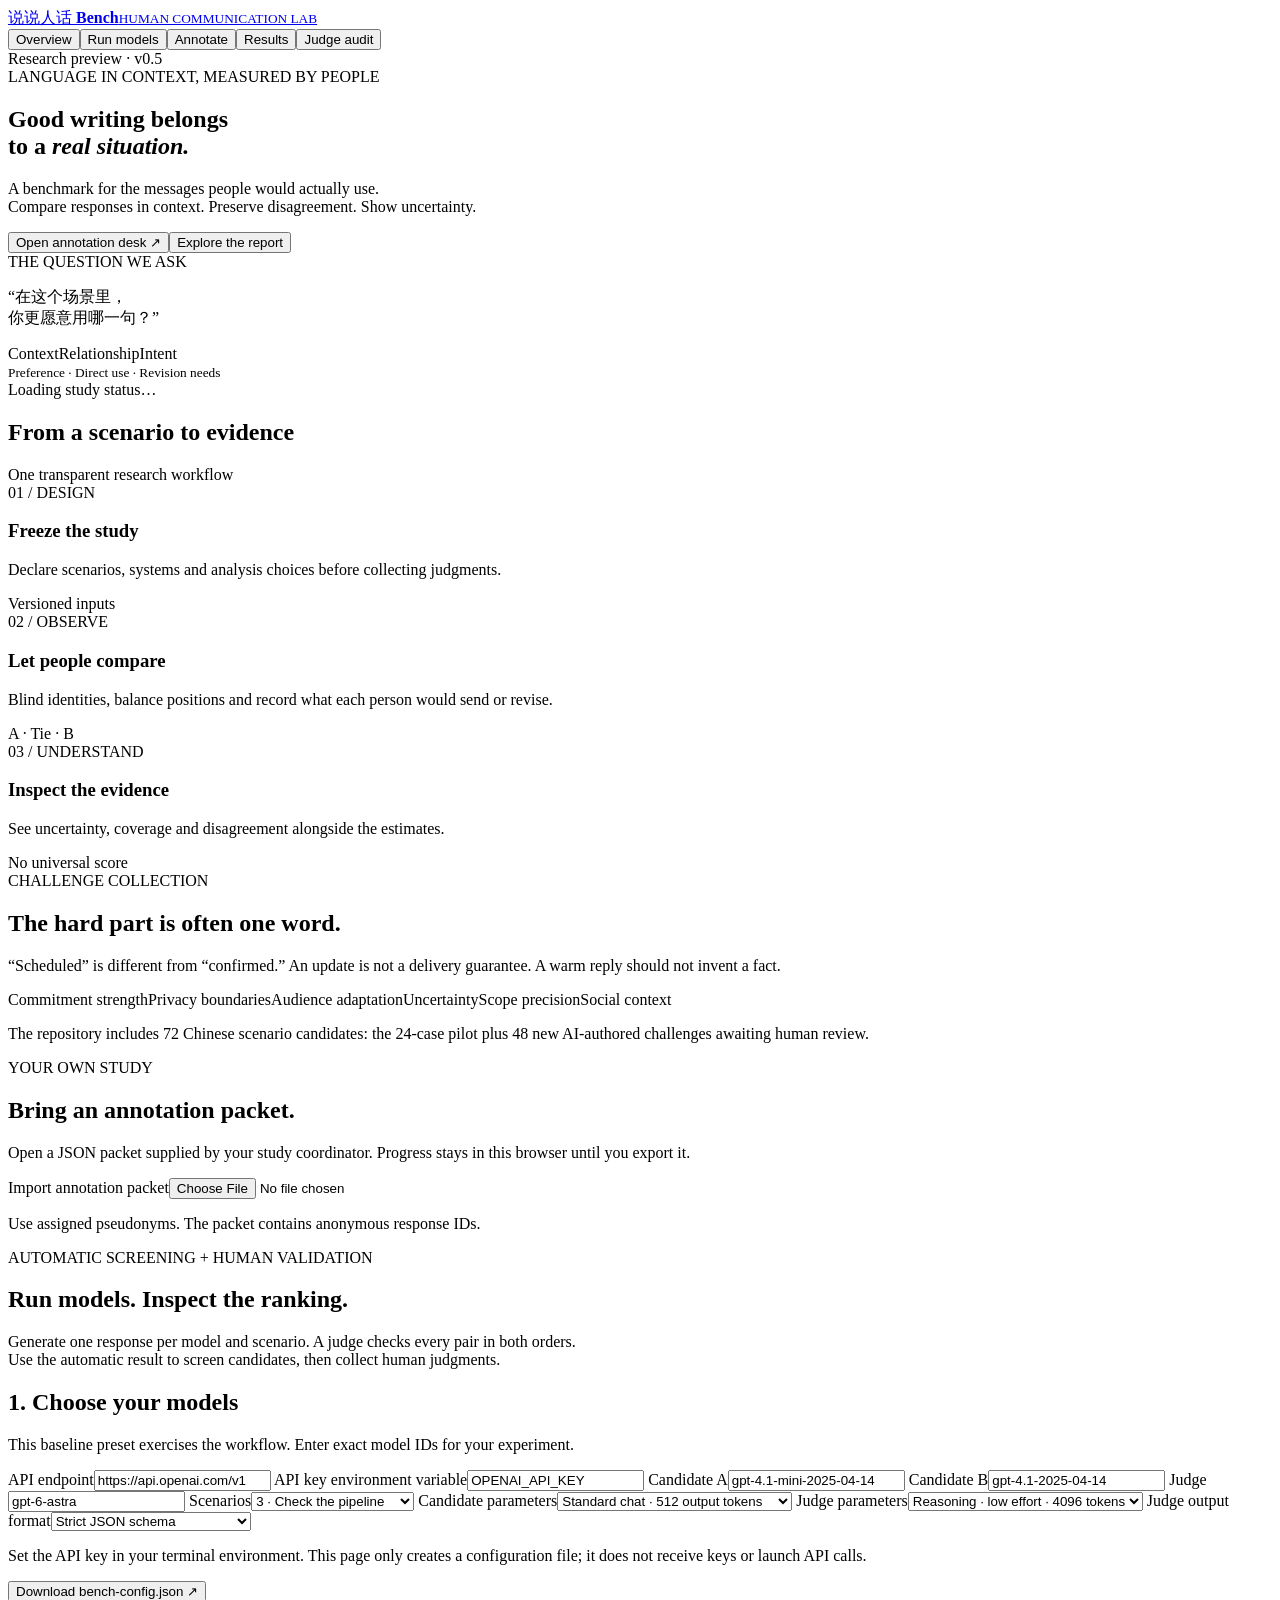
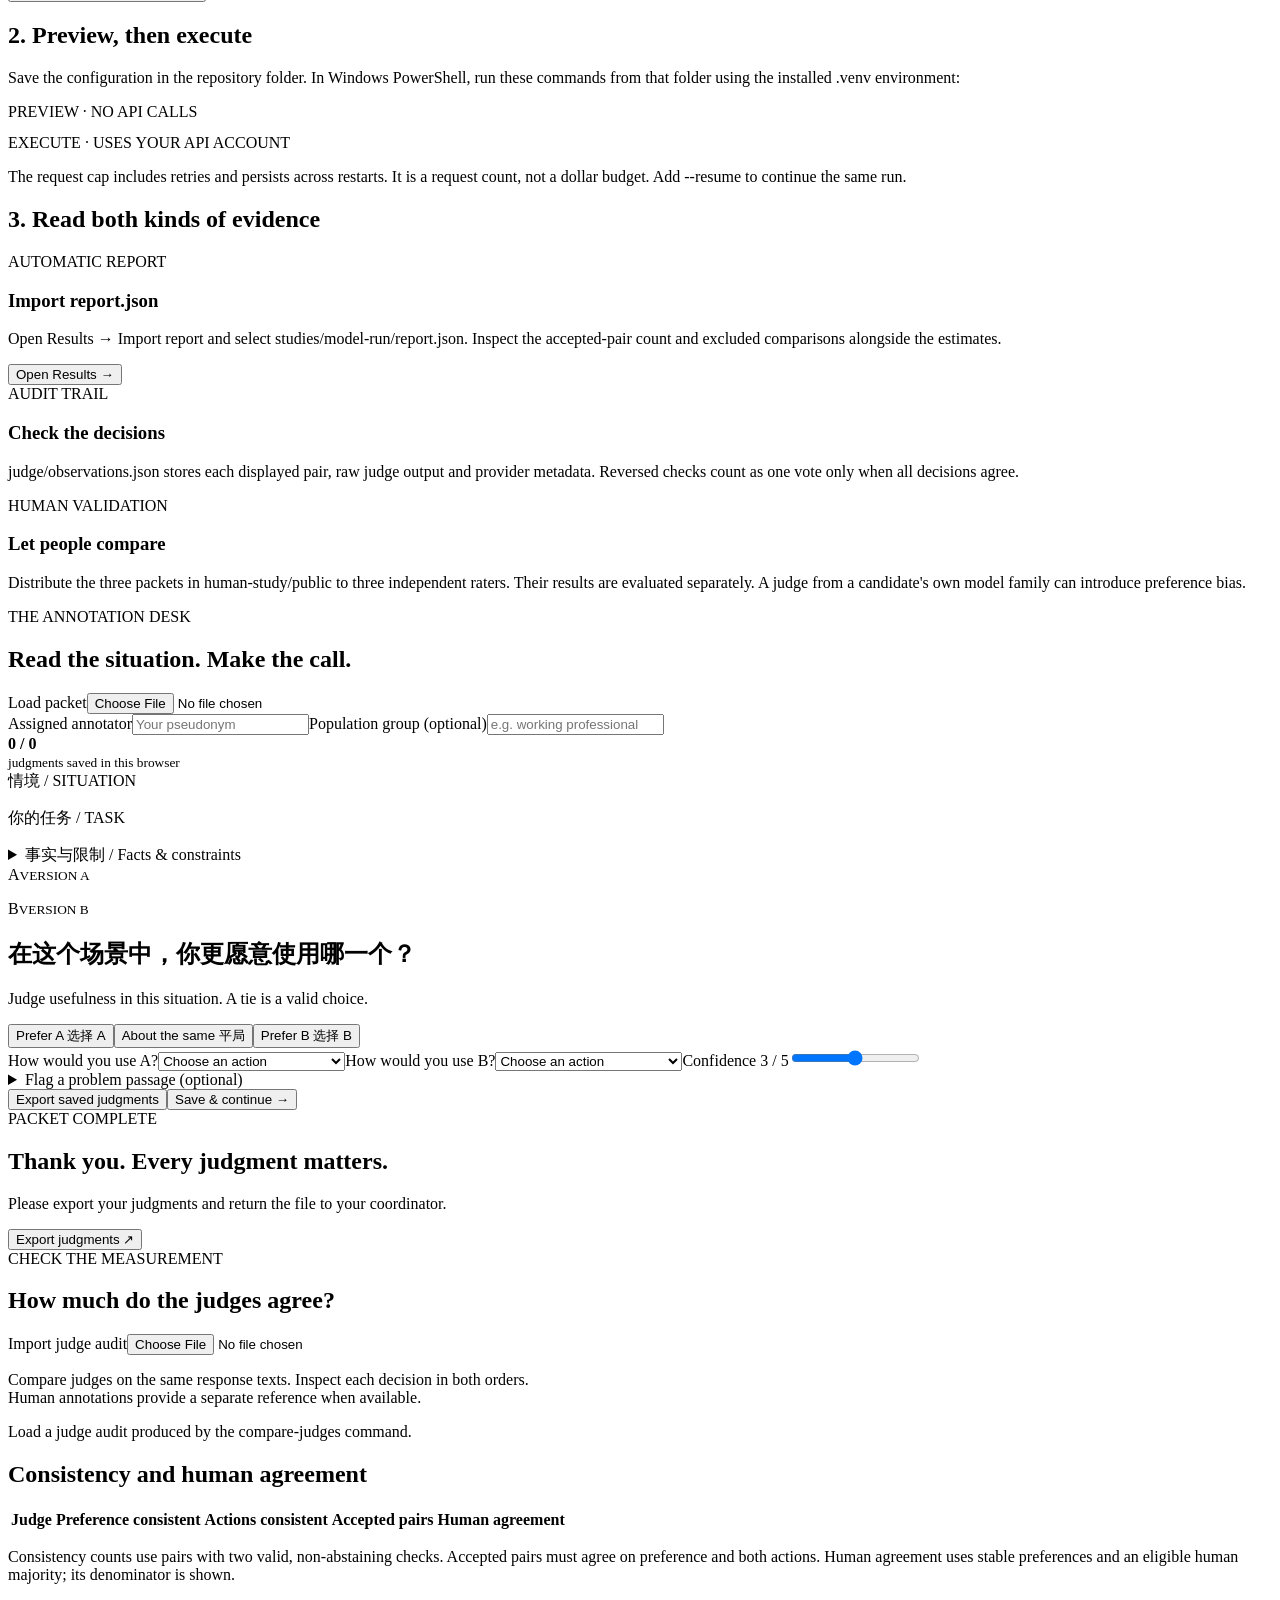
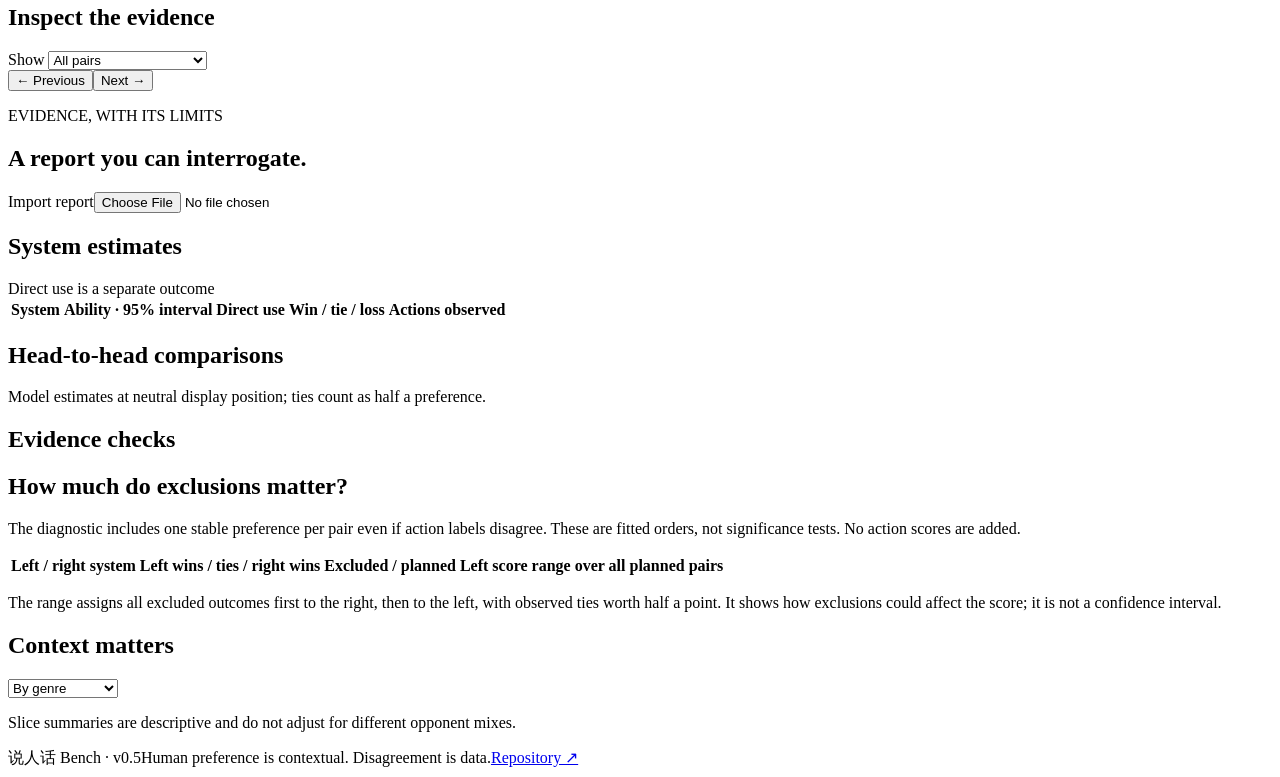
==== commit 0344e374: "Pool disjoint model runs with provenance and exclusion sensitivity" ====
--- a/web/index.html
+++ b/web/index.html
@@ -66,6 +66,6 @@
 <div class="section-head"><h2>Inspect the evidence</h2><label>Show <select id="auditFilter"><option value="all">All pairs</option><option value="inconsistent">Inconsistent checks</option><option value="human">With human judgments</option></select></label></div>
 <div id="judgeAuditPairs"></div><div class="decision-footer"><button id="auditPrevious" class="secondary">← Previous</button><span id="auditPageStatus" class="caption"></span><button id="auditNext" class="secondary">Next →</button></div><ul id="judgeAuditWarnings" class="warnings"></ul>
 </section>
-<section id="results" class="page hidden"><div class="section-head"><div><div class="eyebrow">EVIDENCE, WITH ITS LIMITS</div><h1 class="page-title">A report you can interrogate.</h1></div><label class="secondary file-button">Import report<input id="reportFile" type="file" accept=".json,application/json"></label></div><div id="reportNotice" class="notice"></div><div class="stats" id="reportStats"></div><div class="panel"><div class="section-head"><h2>System estimates</h2><span>Direct use is a separate outcome</span></div><div class="table-wrap"><table><thead><tr><th>System</th><th>Ability · 95% interval</th><th id="directUseHeading">Direct use</th><th>Win / tie / loss</th><th>Actions observed</th></tr></thead><tbody id="systemRows"></tbody></table></div><p class="caption" id="uncertaintyCaption"></p></div><div class="bottom-grid"><div class="panel"><h2>Head-to-head comparisons</h2><p class="caption">Model estimates at neutral display position; ties count as half a preference.</p><div id="contrasts"></div></div><div class="panel"><h2>Evidence checks</h2><div id="checks"></div><ul class="warnings" id="warnings"></ul></div></div><div class="panel"><div class="section-head"><h2>Context matters</h2><select id="sliceDimension"><option value="genre">By genre</option><option value="relationship">By relationship</option><option value="intent">By intent</option></select></div><div id="slices"></div><p class="caption">Slice summaries are descriptive and do not adjust for different opponent mixes.</p></div></section>
+<section id="results" class="page hidden"><div class="section-head"><div><div class="eyebrow">EVIDENCE, WITH ITS LIMITS</div><h1 class="page-title">A report you can interrogate.</h1></div><label class="secondary file-button">Import report<input id="reportFile" type="file" accept=".json,application/json"></label></div><div id="reportNotice" class="notice"></div><div class="stats" id="reportStats"></div><div class="panel"><div class="section-head"><h2>System estimates</h2><span>Direct use is a separate outcome</span></div><div class="table-wrap"><table><thead><tr><th>System</th><th>Ability · 95% interval</th><th id="directUseHeading">Direct use</th><th>Win / tie / loss</th><th>Actions observed</th></tr></thead><tbody id="systemRows"></tbody></table></div><p class="caption" id="uncertaintyCaption"></p></div><div class="bottom-grid"><div class="panel"><h2>Head-to-head comparisons</h2><p class="caption">Model estimates at neutral display position; ties count as half a preference.</p><div id="contrasts"></div></div><div class="panel"><h2>Evidence checks</h2><div id="checks"></div><ul class="warnings" id="warnings"></ul></div></div><div id="sensitivityPanel" class="panel hidden"><h2>How much do exclusions matter?</h2><p id="sensitivityNotice" class="caption"></p><div id="sensitivityChecks"></div><p class="caption">The diagnostic includes one stable preference per pair even if action labels disagree. These are fitted orders, not significance tests. No action scores are added.</p><div class="table-wrap"><table><thead><tr><th>Left / right system</th><th>Left wins / ties / right wins</th><th>Excluded / planned</th><th>Left score range over all planned pairs</th></tr></thead><tbody id="sensitivityRows"></tbody></table></div><p class="caption">The range assigns all excluded outcomes first to the right, then to the left, with observed ties worth half a point. It shows how exclusions could affect the score; it is not a confidence interval.</p></div><div class="panel"><div class="section-head"><h2>Context matters</h2><select id="sliceDimension"><option value="genre">By genre</option><option value="relationship">By relationship</option><option value="intent">By intent</option></select></div><div id="slices"></div><p class="caption">Slice summaries are descriptive and do not adjust for different opponent mixes.</p></div></section>
 <div id="error" class="error hidden" role="alert" aria-live="assertive"></div>
 </main><footer><span>说人话 Bench · v0.5</span><span>Human preference is contextual. Disagreement is data.</span><a href="https://github.com/Anormalm/human-bench" target="_blank" rel="noreferrer">Repository ↗</a></footer><script src="/app.js"></script></body></html>
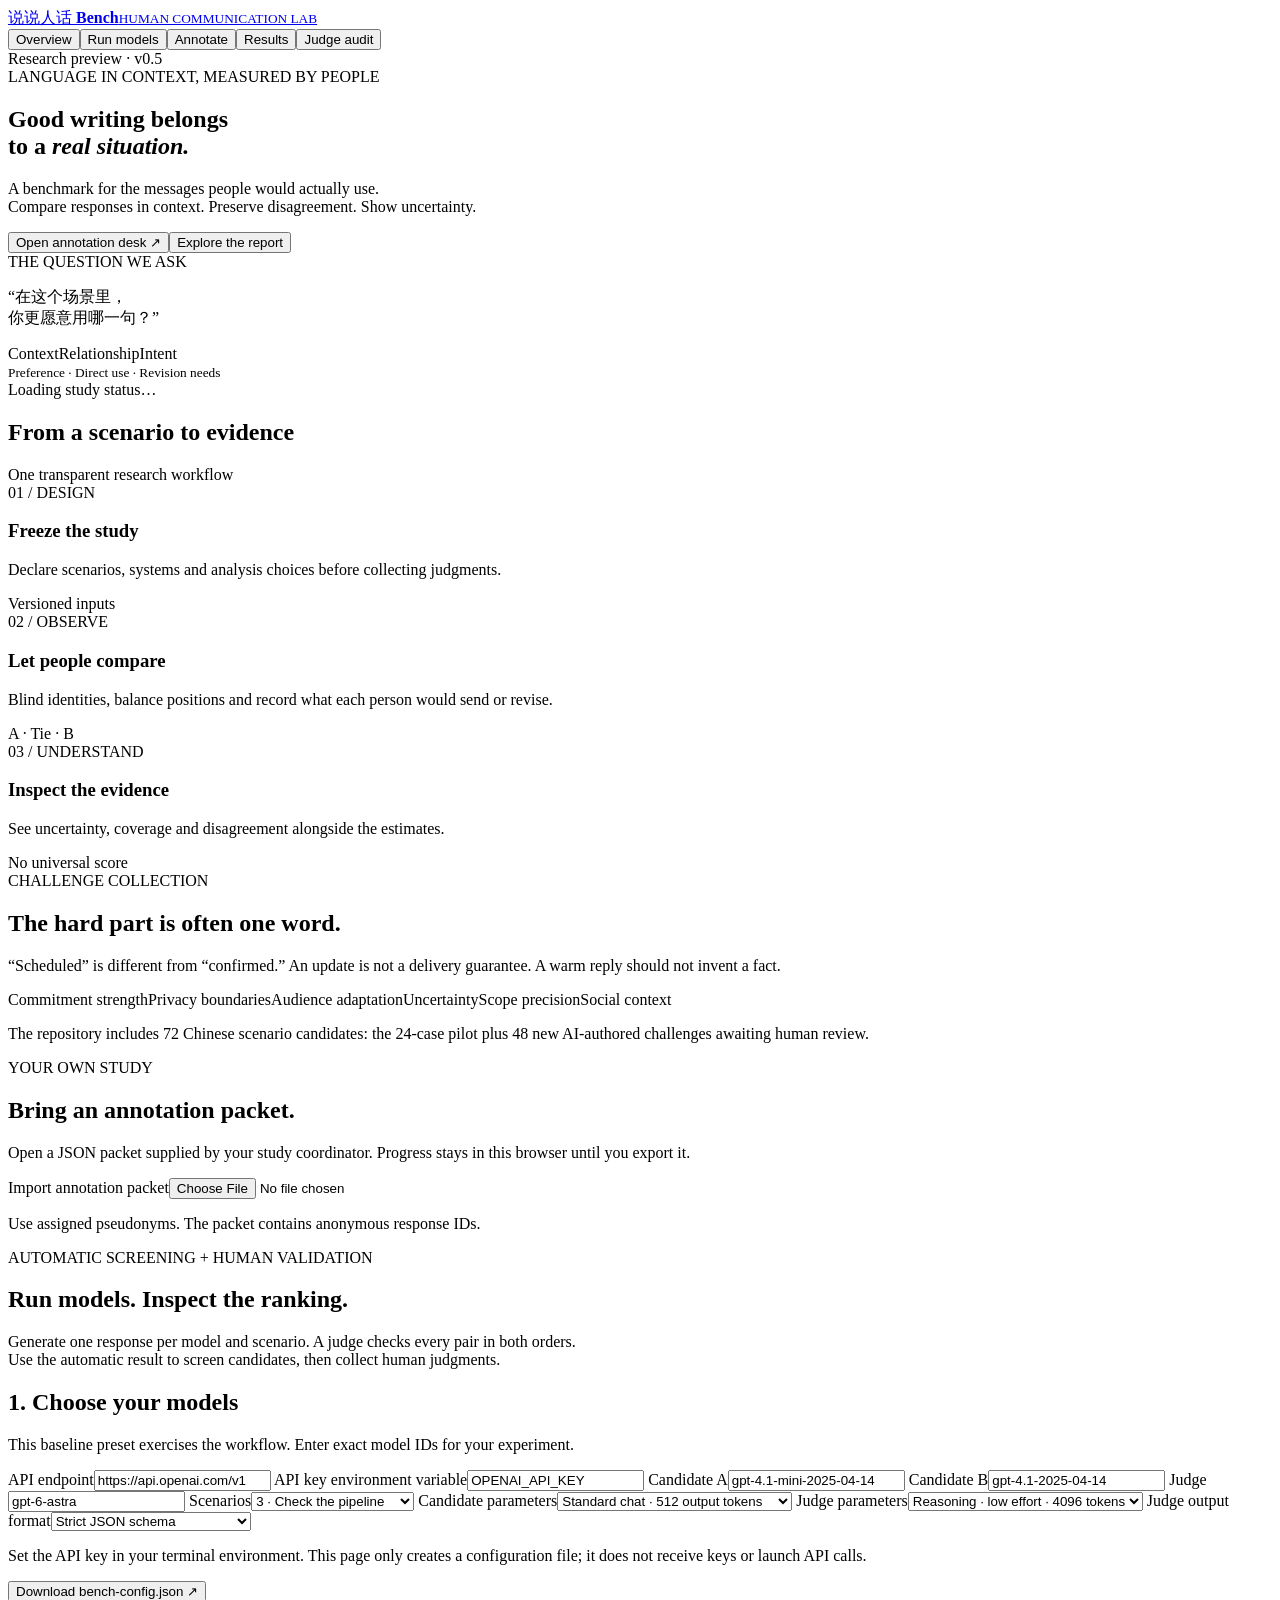
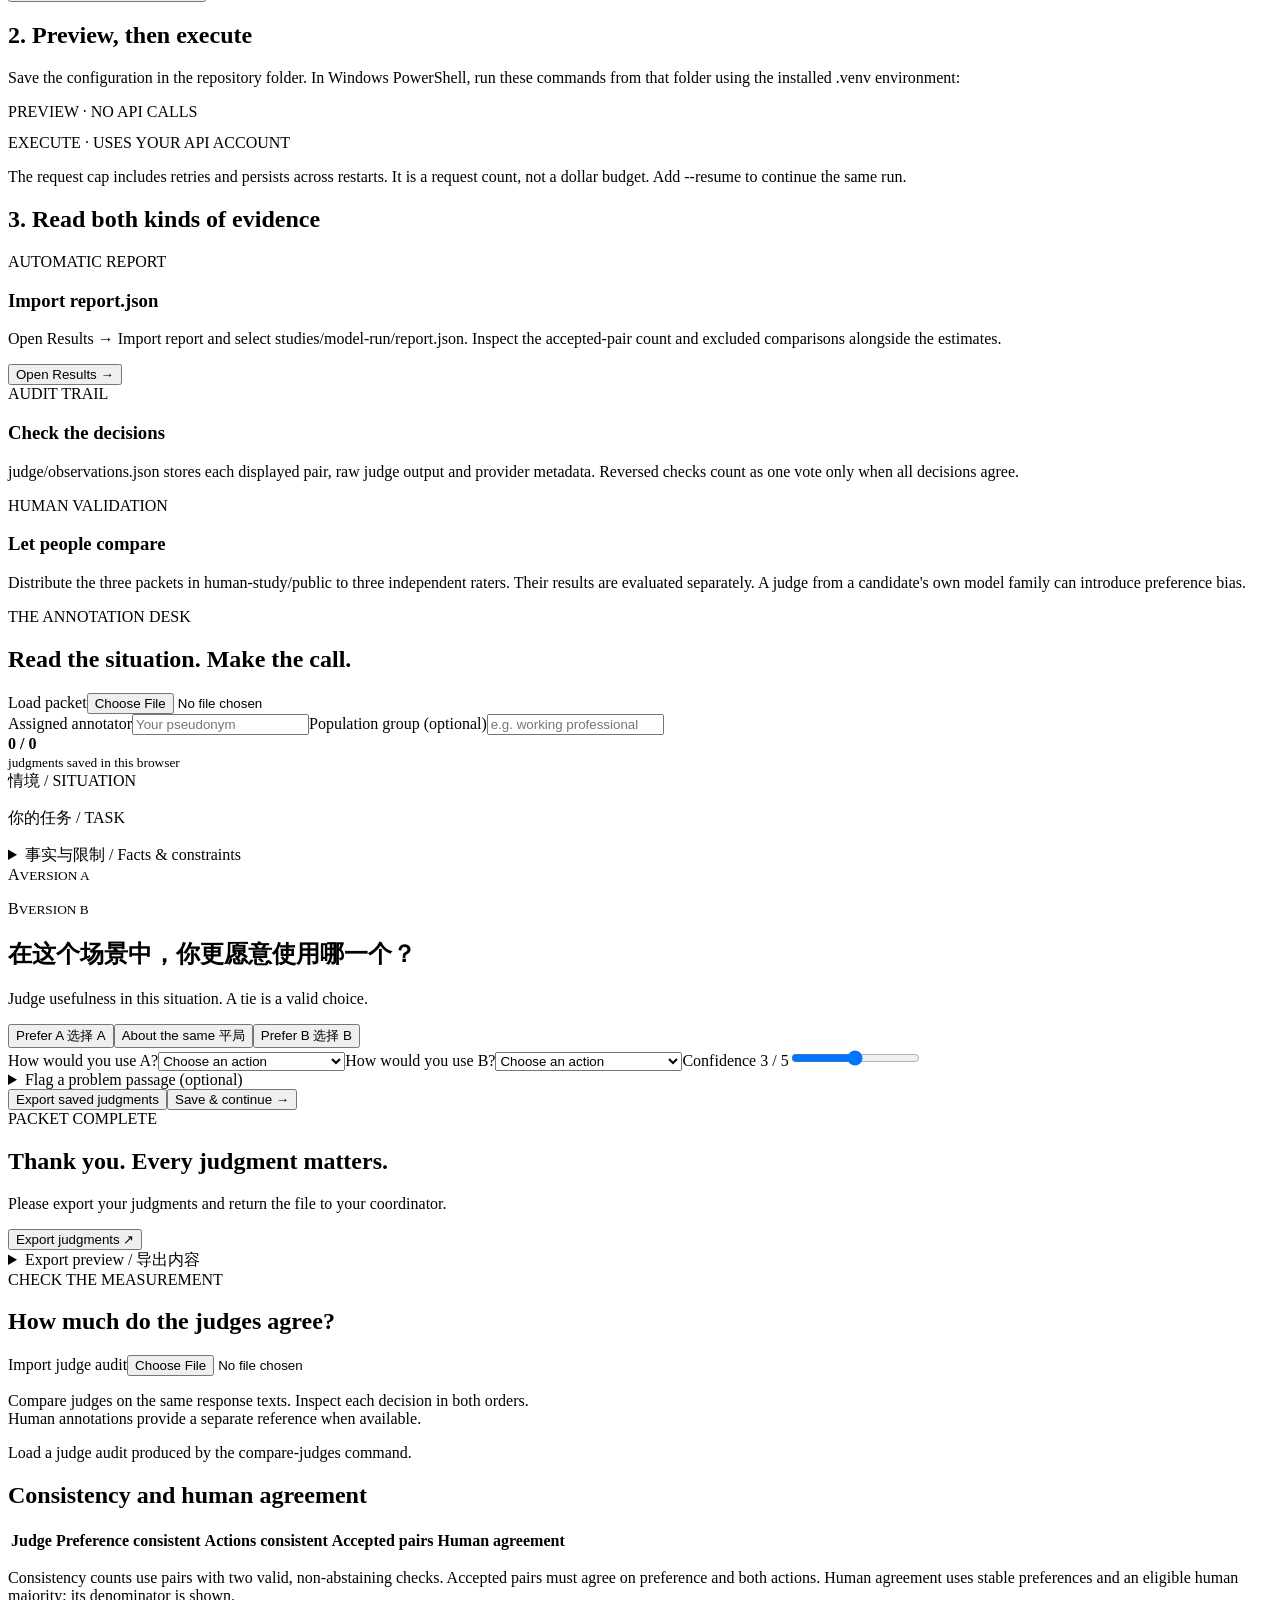
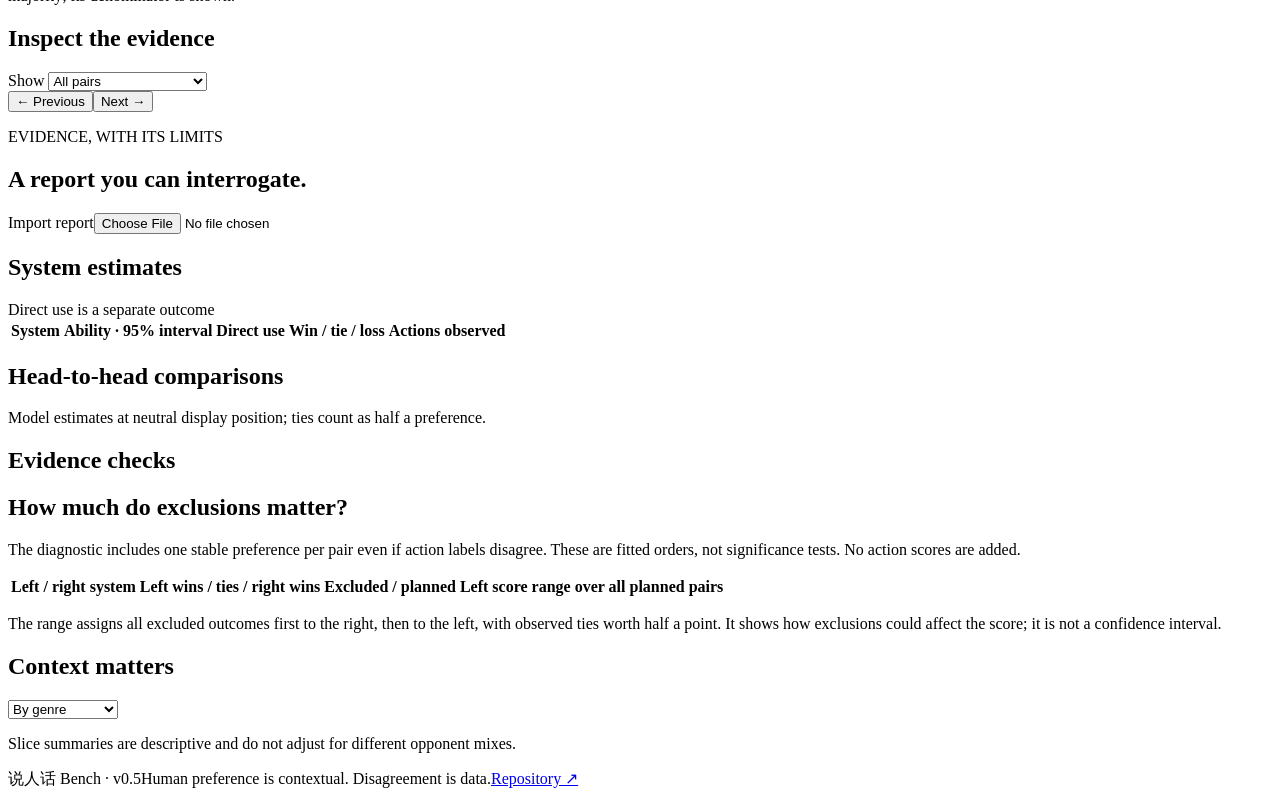
==== commit 3a45d550: "Add isolated rater assignments and recoverable annotation exports" ====
--- a/web/index.html
+++ b/web/index.html
@@ -56,6 +56,7 @@
 <details class="span-details"><summary>Flag a problem passage (optional)</summary><p class="muted">Select text in A or B, then choose a category. These optional flags record noticeable issues (severity 2).</p><div class="span-editor"><input id="selectedQuote" readonly placeholder="Select a passage above"><select id="spanType" aria-label="Problem category"><option value="factual_change">Fact or commitment changed</option><option value="register_mismatch">Tone does not fit</option><option value="formulaic_transition">Formulaic language</option><option value="unwanted_meta_text">Unwanted meta-text</option><option value="redundant_summary">Unnecessary repetition</option></select><button class="secondary" id="addSpan">Add passage</button></div><ul id="spanList"></ul></details>
 <div class="decision-footer"><button class="secondary" id="export">Export saved judgments</button><button class="primary" id="next">Save & continue <span>→</span></button></div></div></div>
 <div id="done" class="panel done hidden"><div class="eyebrow">PACKET COMPLETE</div><h2>Thank you. Every judgment matters.</h2><p>Please export your judgments and return the file to your coordinator.</p><button id="exportDone" class="primary">Export judgments ↗</button></div>
+<details id="exportPreview" class="panel hidden"><summary>Export preview / 导出内容</summary><p>Download prepared. If a file does not appear, copy all the text below into a UTF-8 file named <strong id="exportFilename"></strong> and return it to your coordinator.</p><textarea id="exportText" readonly rows="8" aria-label="Exported judgments JSONL" style="width:100%;box-sizing:border-box;font-family:monospace"></textarea></details>
 </section>
 <section id="judgeAudit" class="page hidden">
 <div class="section-head"><div><div class="eyebrow">CHECK THE MEASUREMENT</div><h1 class="page-title">How much do the judges agree?</h1></div><label class="secondary file-button">Import judge audit<input id="judgeAuditFile" type="file" accept=".json,application/json"></label></div>
@@ -68,4 +69,4 @@
 </section>
 <section id="results" class="page hidden"><div class="section-head"><div><div class="eyebrow">EVIDENCE, WITH ITS LIMITS</div><h1 class="page-title">A report you can interrogate.</h1></div><label class="secondary file-button">Import report<input id="reportFile" type="file" accept=".json,application/json"></label></div><div id="reportNotice" class="notice"></div><div class="stats" id="reportStats"></div><div class="panel"><div class="section-head"><h2>System estimates</h2><span>Direct use is a separate outcome</span></div><div class="table-wrap"><table><thead><tr><th>System</th><th>Ability · 95% interval</th><th id="directUseHeading">Direct use</th><th>Win / tie / loss</th><th>Actions observed</th></tr></thead><tbody id="systemRows"></tbody></table></div><p class="caption" id="uncertaintyCaption"></p></div><div class="bottom-grid"><div class="panel"><h2>Head-to-head comparisons</h2><p class="caption">Model estimates at neutral display position; ties count as half a preference.</p><div id="contrasts"></div></div><div class="panel"><h2>Evidence checks</h2><div id="checks"></div><ul class="warnings" id="warnings"></ul></div></div><div id="sensitivityPanel" class="panel hidden"><h2>How much do exclusions matter?</h2><p id="sensitivityNotice" class="caption"></p><div id="sensitivityChecks"></div><p class="caption">The diagnostic includes one stable preference per pair even if action labels disagree. These are fitted orders, not significance tests. No action scores are added.</p><div class="table-wrap"><table><thead><tr><th>Left / right system</th><th>Left wins / ties / right wins</th><th>Excluded / planned</th><th>Left score range over all planned pairs</th></tr></thead><tbody id="sensitivityRows"></tbody></table></div><p class="caption">The range assigns all excluded outcomes first to the right, then to the left, with observed ties worth half a point. It shows how exclusions could affect the score; it is not a confidence interval.</p></div><div class="panel"><div class="section-head"><h2>Context matters</h2><select id="sliceDimension"><option value="genre">By genre</option><option value="relationship">By relationship</option><option value="intent">By intent</option></select></div><div id="slices"></div><p class="caption">Slice summaries are descriptive and do not adjust for different opponent mixes.</p></div></section>
 <div id="error" class="error hidden" role="alert" aria-live="assertive"></div>
-</main><footer><span>说人话 Bench · v0.5</span><span>Human preference is contextual. Disagreement is data.</span><a href="https://github.com/Anormalm/human-bench" target="_blank" rel="noreferrer">Repository ↗</a></footer><script src="/app.js"></script></body></html>
+</main><footer><span>说人话 Bench · v0.5</span><span>Human preference is contextual. Disagreement is data.</span><a href="https://github.com/Anormalm/human-bench" target="_blank" rel="noreferrer">Repository ↗</a></footer><script src="/annotation.js"></script><script src="/app.js"></script></body></html>
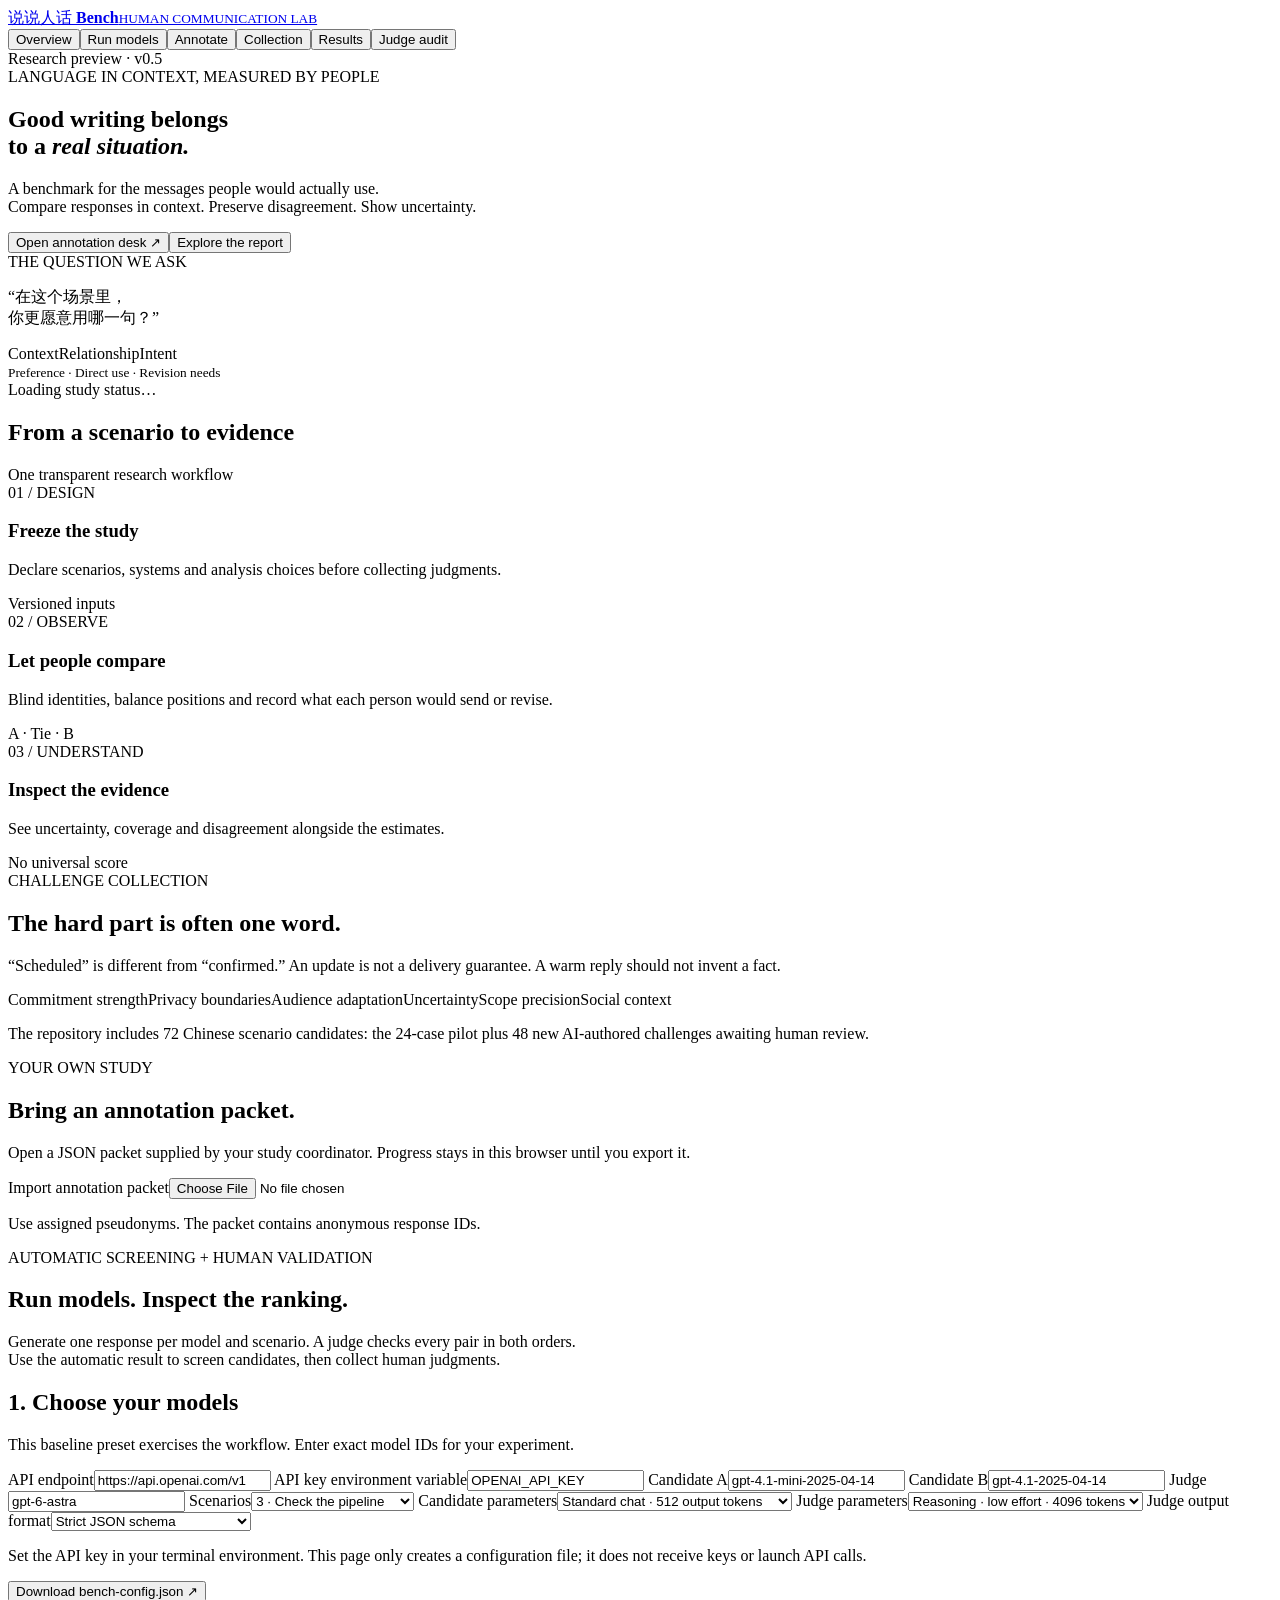
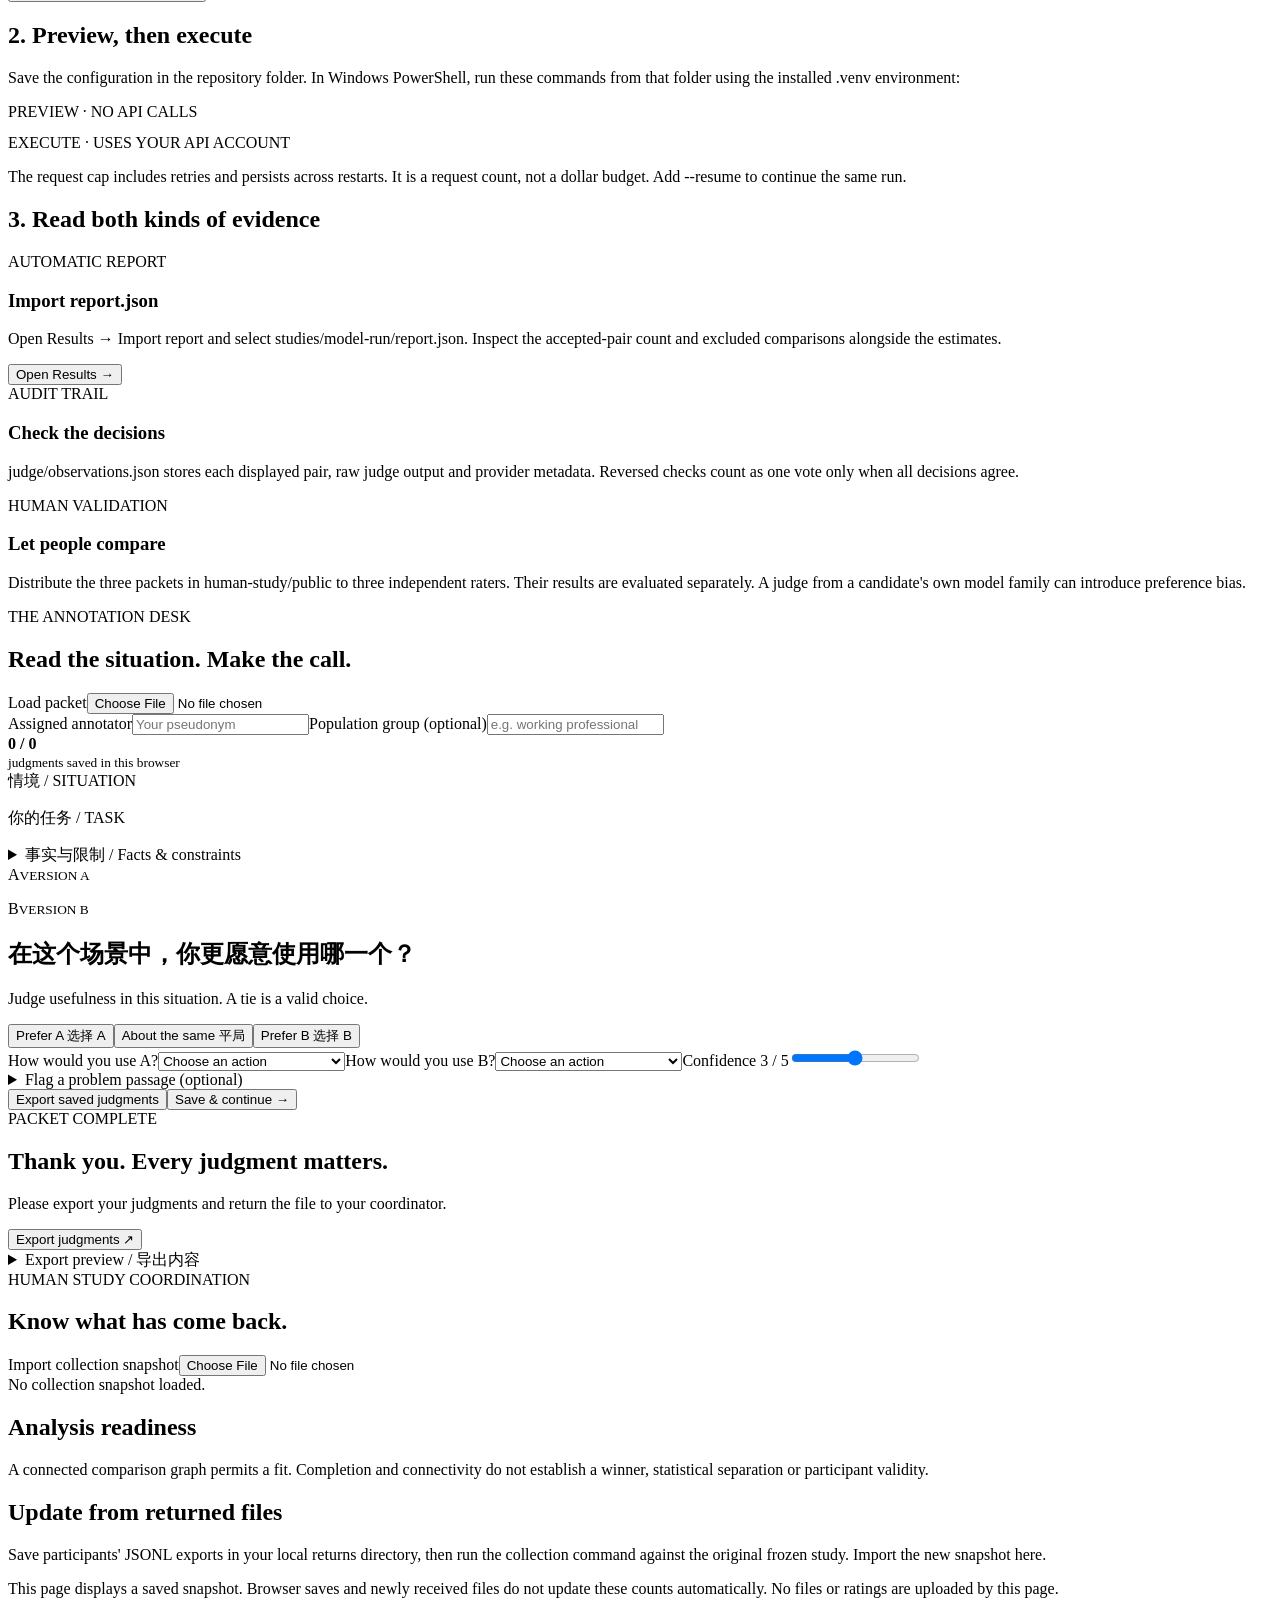
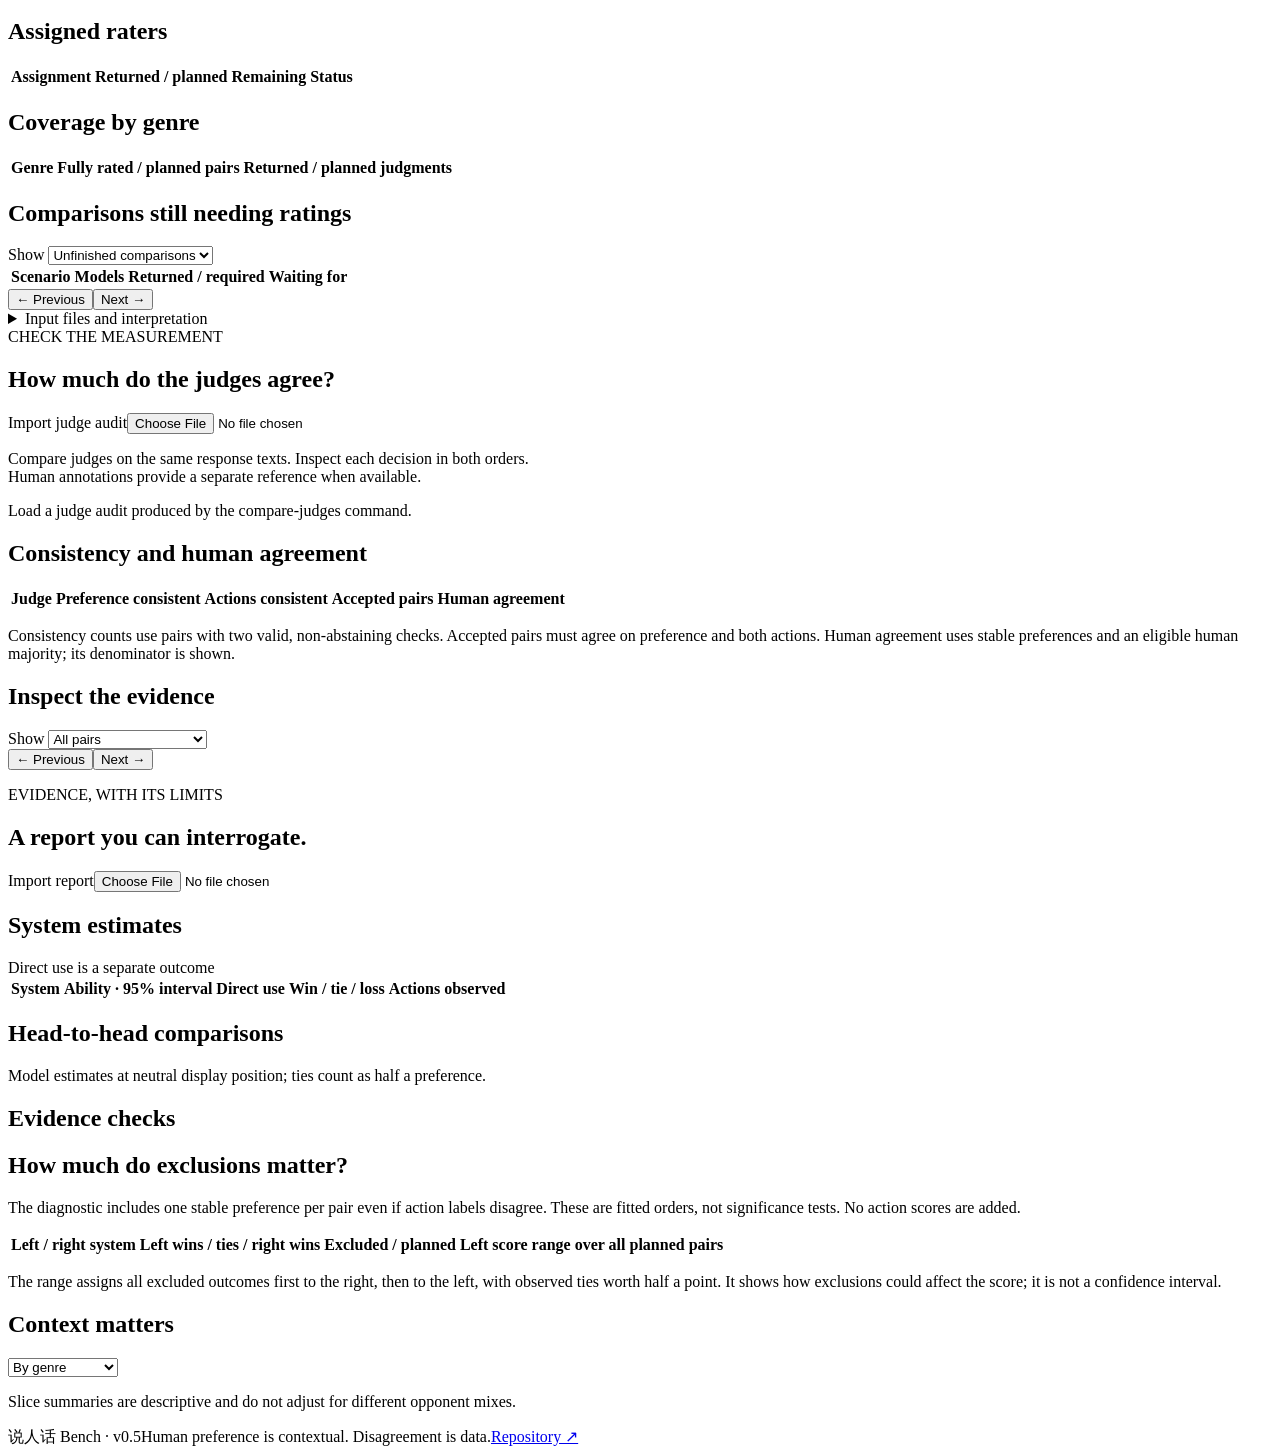
==== commit 0aaa5b16: "Add validated human collection snapshots and coordinator dashboard" ====
--- a/web/index.html
+++ b/web/index.html
@@ -3,7 +3,7 @@
 <head><meta charset="utf-8"><meta name="viewport" content="width=device-width,initial-scale=1">
 <title>说人话 Bench · Research workbench</title><link rel="stylesheet" href="/styles.css"></head>
 <body>
-<header class="header"><a class="brand" href="/"><span class="mark">说</span><span>说人话 <b>Bench</b><small>HUMAN COMMUNICATION LAB</small></span></a><nav aria-label="Main navigation"><button data-page="overview" class="nav active">Overview</button><button data-page="runModels" class="nav">Run models</button><button data-page="annotate" class="nav">Annotate <span id="navCount"></span></button><button data-page="results" class="nav">Results</button><button data-page="judgeAudit" class="nav">Judge audit</button></nav><span class="version"><i></i> Research preview · v0.5</span></header>
+<header class="header"><a class="brand" href="/"><span class="mark">说</span><span>说人话 <b>Bench</b><small>HUMAN COMMUNICATION LAB</small></span></a><nav aria-label="Main navigation"><button data-page="overview" class="nav active">Overview</button><button data-page="runModels" class="nav">Run models</button><button data-page="annotate" class="nav">Annotate <span id="navCount"></span></button><button data-page="collection" class="nav">Collection</button><button data-page="results" class="nav">Results</button><button data-page="judgeAudit" class="nav">Judge audit</button></nav><span class="version"><i></i> Research preview · v0.5</span></header>
 <main>
 <section id="overview" class="page">
 <div class="hero"><div><div class="eyebrow">LANGUAGE IN CONTEXT, MEASURED BY PEOPLE</div><h1>Good writing belongs<br>to a <em>real situation.</em></h1><p class="lead">A benchmark for the messages people would actually use.<br>Compare responses in context. Preserve disagreement. Show uncertainty.</p><div class="hero-actions"><button class="primary" data-go="annotate">Open annotation desk <span>↗</span></button><button class="secondary" data-go="results">Explore the report</button></div></div><aside class="principle"><span class="eyebrow">THE QUESTION WE ASK</span><p>“在这个场景里，<br>你更愿意用哪一句？”</p><div class="principle-foot"><span>Context</span><span>Relationship</span><span>Intent</span></div><small>Preference · Direct use · Revision needs</small></aside></div>
@@ -58,6 +58,18 @@
 <div id="done" class="panel done hidden"><div class="eyebrow">PACKET COMPLETE</div><h2>Thank you. Every judgment matters.</h2><p>Please export your judgments and return the file to your coordinator.</p><button id="exportDone" class="primary">Export judgments ↗</button></div>
 <details id="exportPreview" class="panel hidden"><summary>Export preview / 导出内容</summary><p>Download prepared. If a file does not appear, copy all the text below into a UTF-8 file named <strong id="exportFilename"></strong> and return it to your coordinator.</p><textarea id="exportText" readonly rows="8" aria-label="Exported judgments JSONL" style="width:100%;box-sizing:border-box;font-family:monospace"></textarea></details>
 </section>
+<section id="collection" class="page hidden">
+<div class="section-head"><div><div class="eyebrow">HUMAN STUDY COORDINATION</div><h1 class="page-title">Know what has come back.</h1></div><label class="secondary file-button">Import collection snapshot<input id="collectionFile" type="file" accept=".json,application/json"></label></div>
+<div id="collectionNotice" class="notice">No collection snapshot loaded.</div><p id="collectionTimestamp" class="caption"></p>
+<div id="collectionStats" class="stats"></div>
+<div class="bottom-grid"><div class="panel"><h2>Analysis readiness</h2><div id="collectionChecks"></div><ul id="collectionBlockers" class="warnings"></ul><p class="caption">A connected comparison graph permits a fit. Completion and connectivity do not establish a winner, statistical separation or participant validity.</p></div><div class="panel"><h2>Update from returned files</h2><p>Save participants' JSONL exports in your local returns directory, then run the collection command against the original frozen study. Import the new snapshot here.</p><p class="caption">This page displays a saved snapshot. Browser saves and newly received files do not update these counts automatically. No files or ratings are uploaded by this page.</p><p id="collectionImports" class="caption"></p></div></div>
+<div class="panel"><h2>Assigned raters</h2><div class="table-wrap"><table><thead><tr><th>Assignment</th><th>Returned / planned</th><th>Remaining</th><th>Status</th></tr></thead><tbody id="collectionAssignments"></tbody></table></div></div>
+<div class="panel"><h2>Coverage by genre</h2><div class="table-wrap"><table><thead><tr><th>Genre</th><th>Fully rated / planned pairs</th><th>Returned / planned judgments</th></tr></thead><tbody id="collectionGenres"></tbody></table></div></div>
+<div class="section-head"><h2>Comparisons still needing ratings</h2><label>Show <select id="collectionPairFilter"><option value="unfinished">Unfinished comparisons</option><option value="all">All comparisons</option></select></label></div>
+<div class="panel table-wrap"><table><thead><tr><th>Scenario</th><th>Models</th><th>Returned / required</th><th>Waiting for</th></tr></thead><tbody id="collectionPairs"></tbody></table></div>
+<div class="decision-footer"><button id="collectionPrevious" class="secondary">← Previous</button><span id="collectionPageStatus" class="caption"></span><button id="collectionNext" class="secondary">Next →</button></div>
+<details class="panel"><summary>Input files and interpretation</summary><div class="table-wrap"><table><thead><tr><th>File</th><th>Rows</th><th>Assignments</th><th>SHA-256 prefix</th></tr></thead><tbody id="collectionSources"></tbody></table></div><ul id="collectionWarnings" class="warnings"></ul></details>
+</section>
 <section id="judgeAudit" class="page hidden">
 <div class="section-head"><div><div class="eyebrow">CHECK THE MEASUREMENT</div><h1 class="page-title">How much do the judges agree?</h1></div><label class="secondary file-button">Import judge audit<input id="judgeAuditFile" type="file" accept=".json,application/json"></label></div>
 <p class="lead">Compare judges on the same response texts. Inspect each decision in both orders.<br>Human annotations provide a separate reference when available.</p>
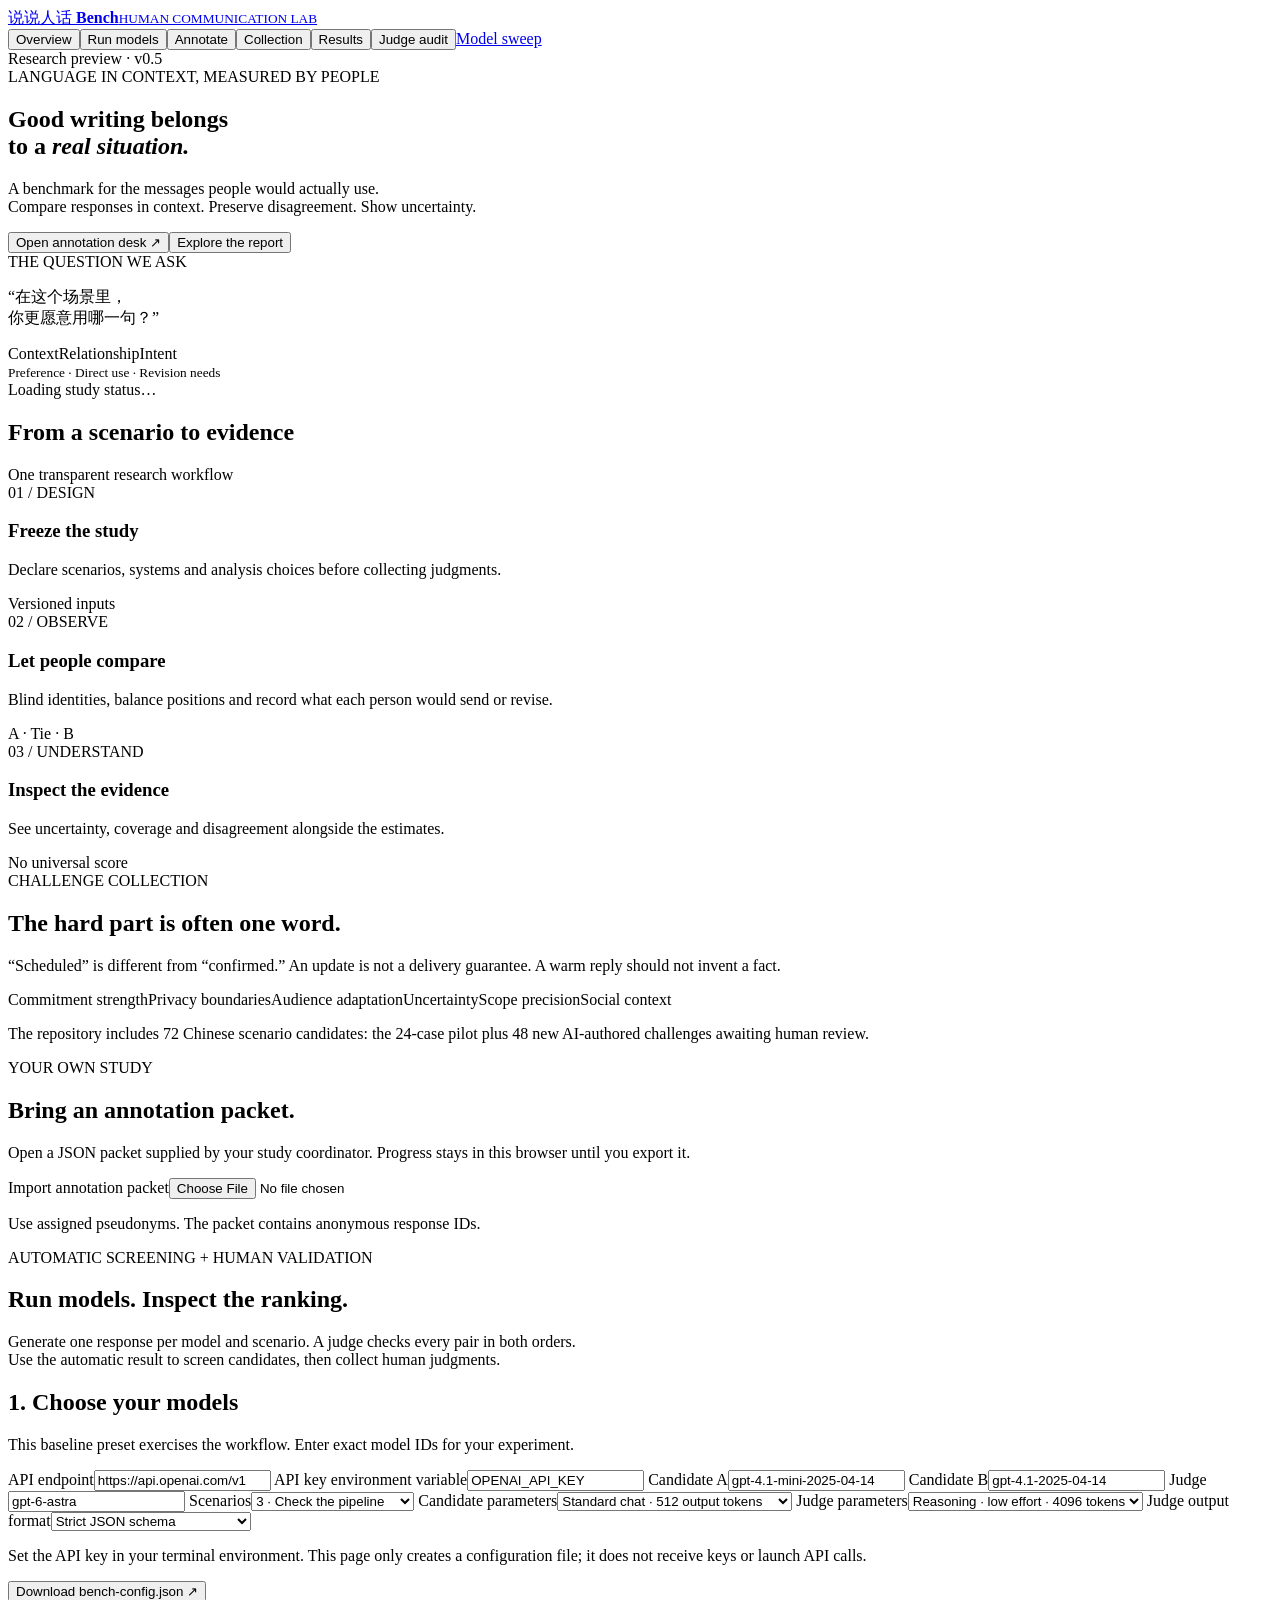
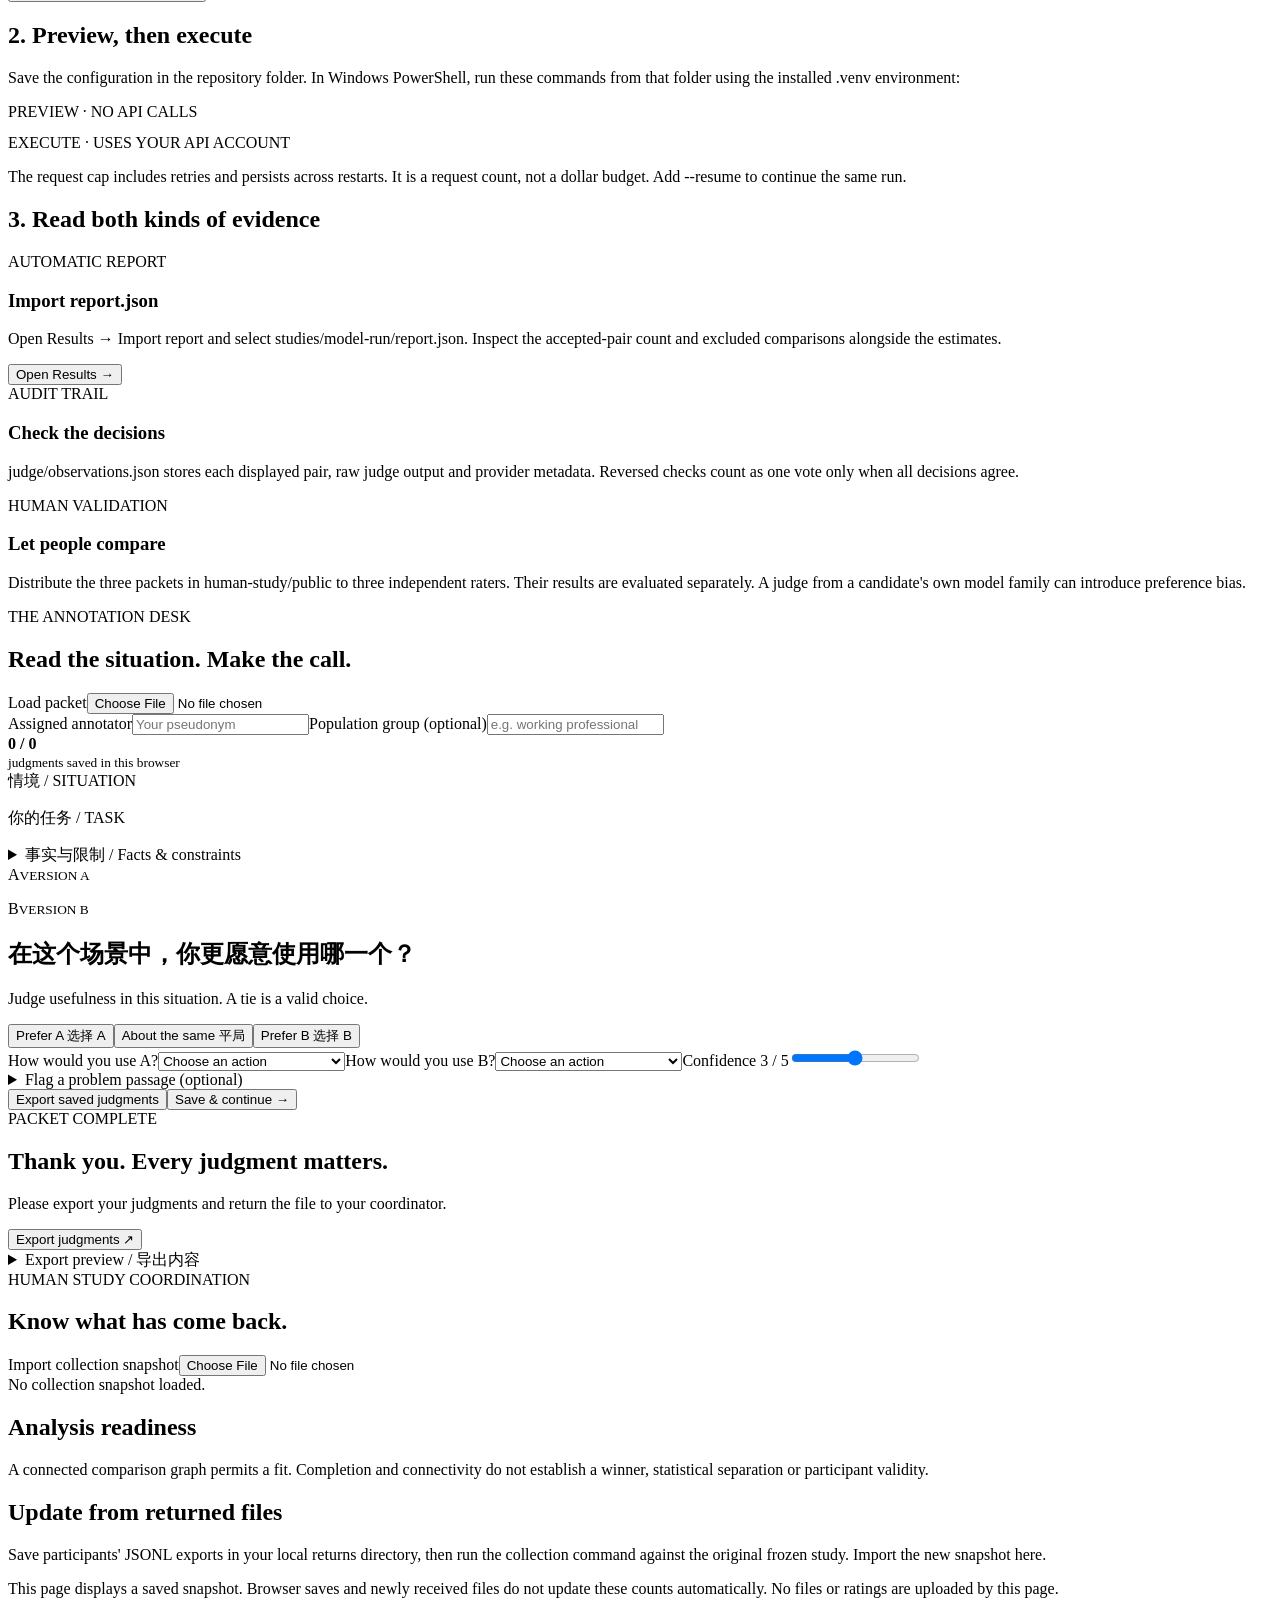
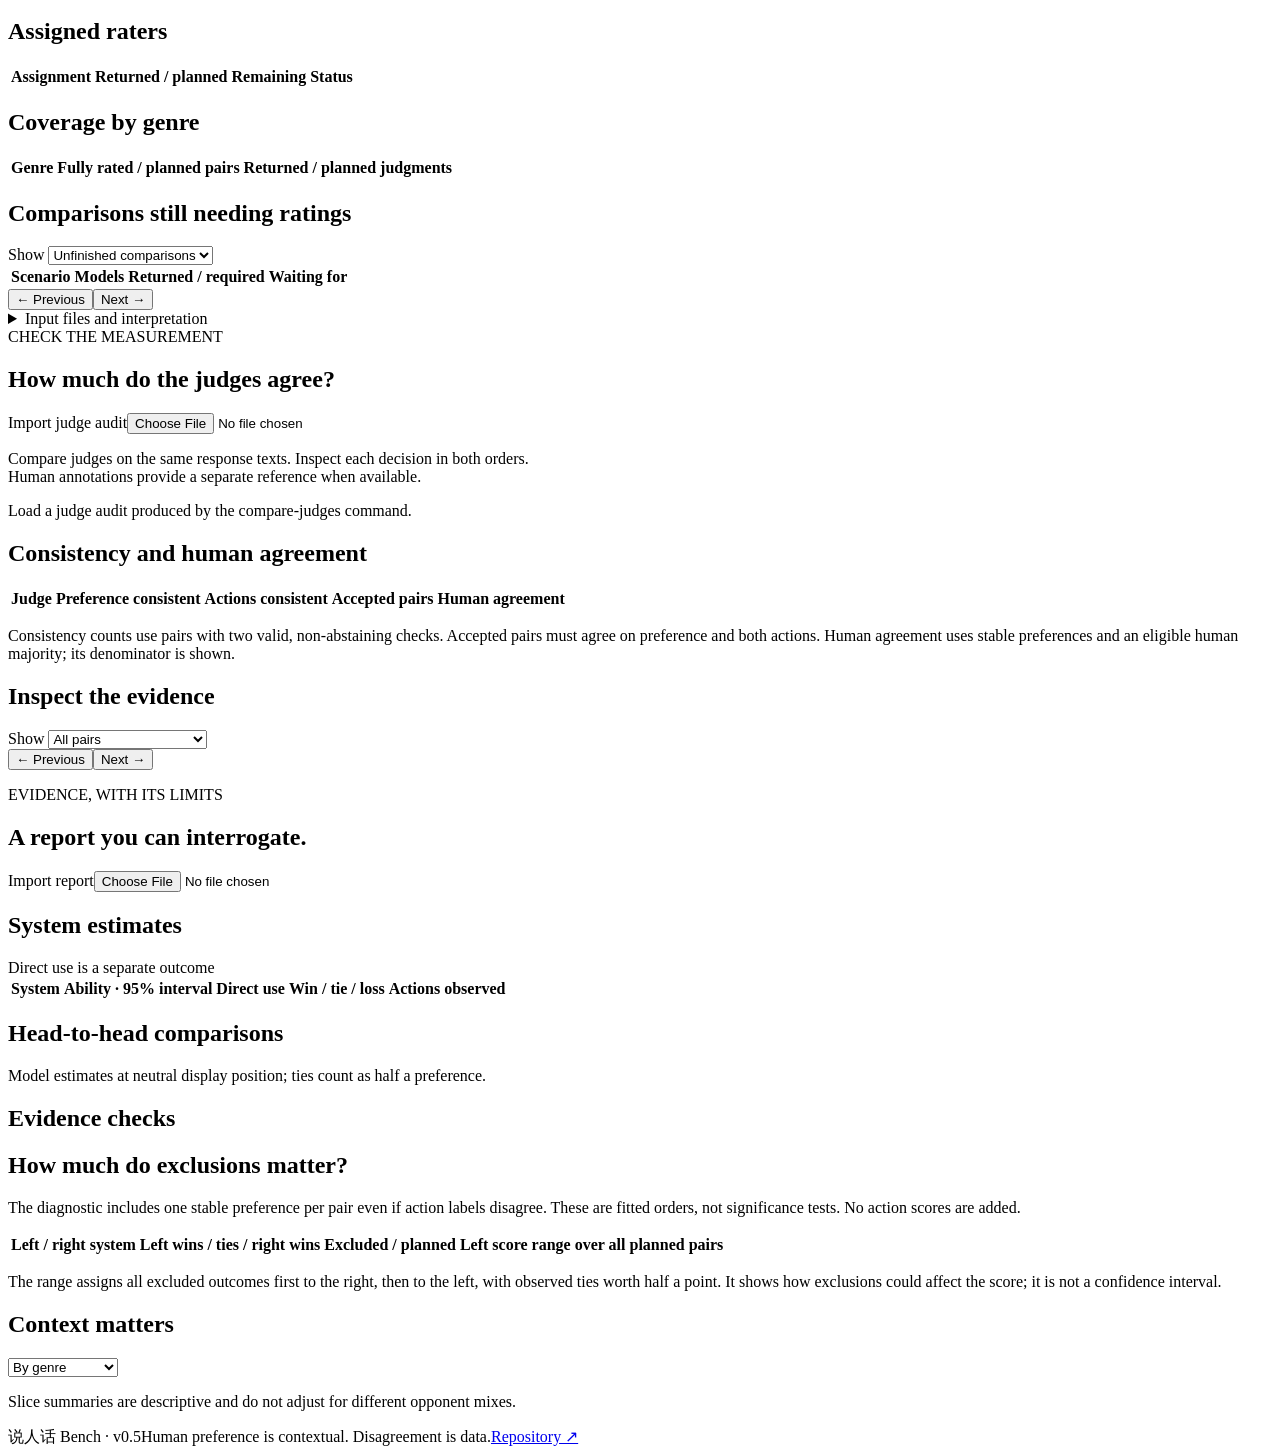
==== commit aa1a7129: "Add budgeted wide model screening and searchable rankings" ====
--- a/web/index.html
+++ b/web/index.html
@@ -3,7 +3,7 @@
 <head><meta charset="utf-8"><meta name="viewport" content="width=device-width,initial-scale=1">
 <title>说人话 Bench · Research workbench</title><link rel="stylesheet" href="/styles.css"></head>
 <body>
-<header class="header"><a class="brand" href="/"><span class="mark">说</span><span>说人话 <b>Bench</b><small>HUMAN COMMUNICATION LAB</small></span></a><nav aria-label="Main navigation"><button data-page="overview" class="nav active">Overview</button><button data-page="runModels" class="nav">Run models</button><button data-page="annotate" class="nav">Annotate <span id="navCount"></span></button><button data-page="collection" class="nav">Collection</button><button data-page="results" class="nav">Results</button><button data-page="judgeAudit" class="nav">Judge audit</button></nav><span class="version"><i></i> Research preview · v0.5</span></header>
+<header class="header"><a class="brand" href="/"><span class="mark">说</span><span>说人话 <b>Bench</b><small>HUMAN COMMUNICATION LAB</small></span></a><nav aria-label="Main navigation"><button data-page="overview" class="nav active">Overview</button><button data-page="runModels" class="nav">Run models</button><button data-page="annotate" class="nav">Annotate <span id="navCount"></span></button><button data-page="collection" class="nav">Collection</button><button data-page="results" class="nav">Results</button><button data-page="judgeAudit" class="nav">Judge audit</button><a class="nav" href="/wide">Model sweep</a></nav><span class="version"><i></i> Research preview · v0.5</span></header>
 <main>
 <section id="overview" class="page">
 <div class="hero"><div><div class="eyebrow">LANGUAGE IN CONTEXT, MEASURED BY PEOPLE</div><h1>Good writing belongs<br>to a <em>real situation.</em></h1><p class="lead">A benchmark for the messages people would actually use.<br>Compare responses in context. Preserve disagreement. Show uncertainty.</p><div class="hero-actions"><button class="primary" data-go="annotate">Open annotation desk <span>↗</span></button><button class="secondary" data-go="results">Explore the report</button></div></div><aside class="principle"><span class="eyebrow">THE QUESTION WE ASK</span><p>“在这个场景里，<br>你更愿意用哪一句？”</p><div class="principle-foot"><span>Context</span><span>Relationship</span><span>Intent</span></div><small>Preference · Direct use · Revision needs</small></aside></div>
